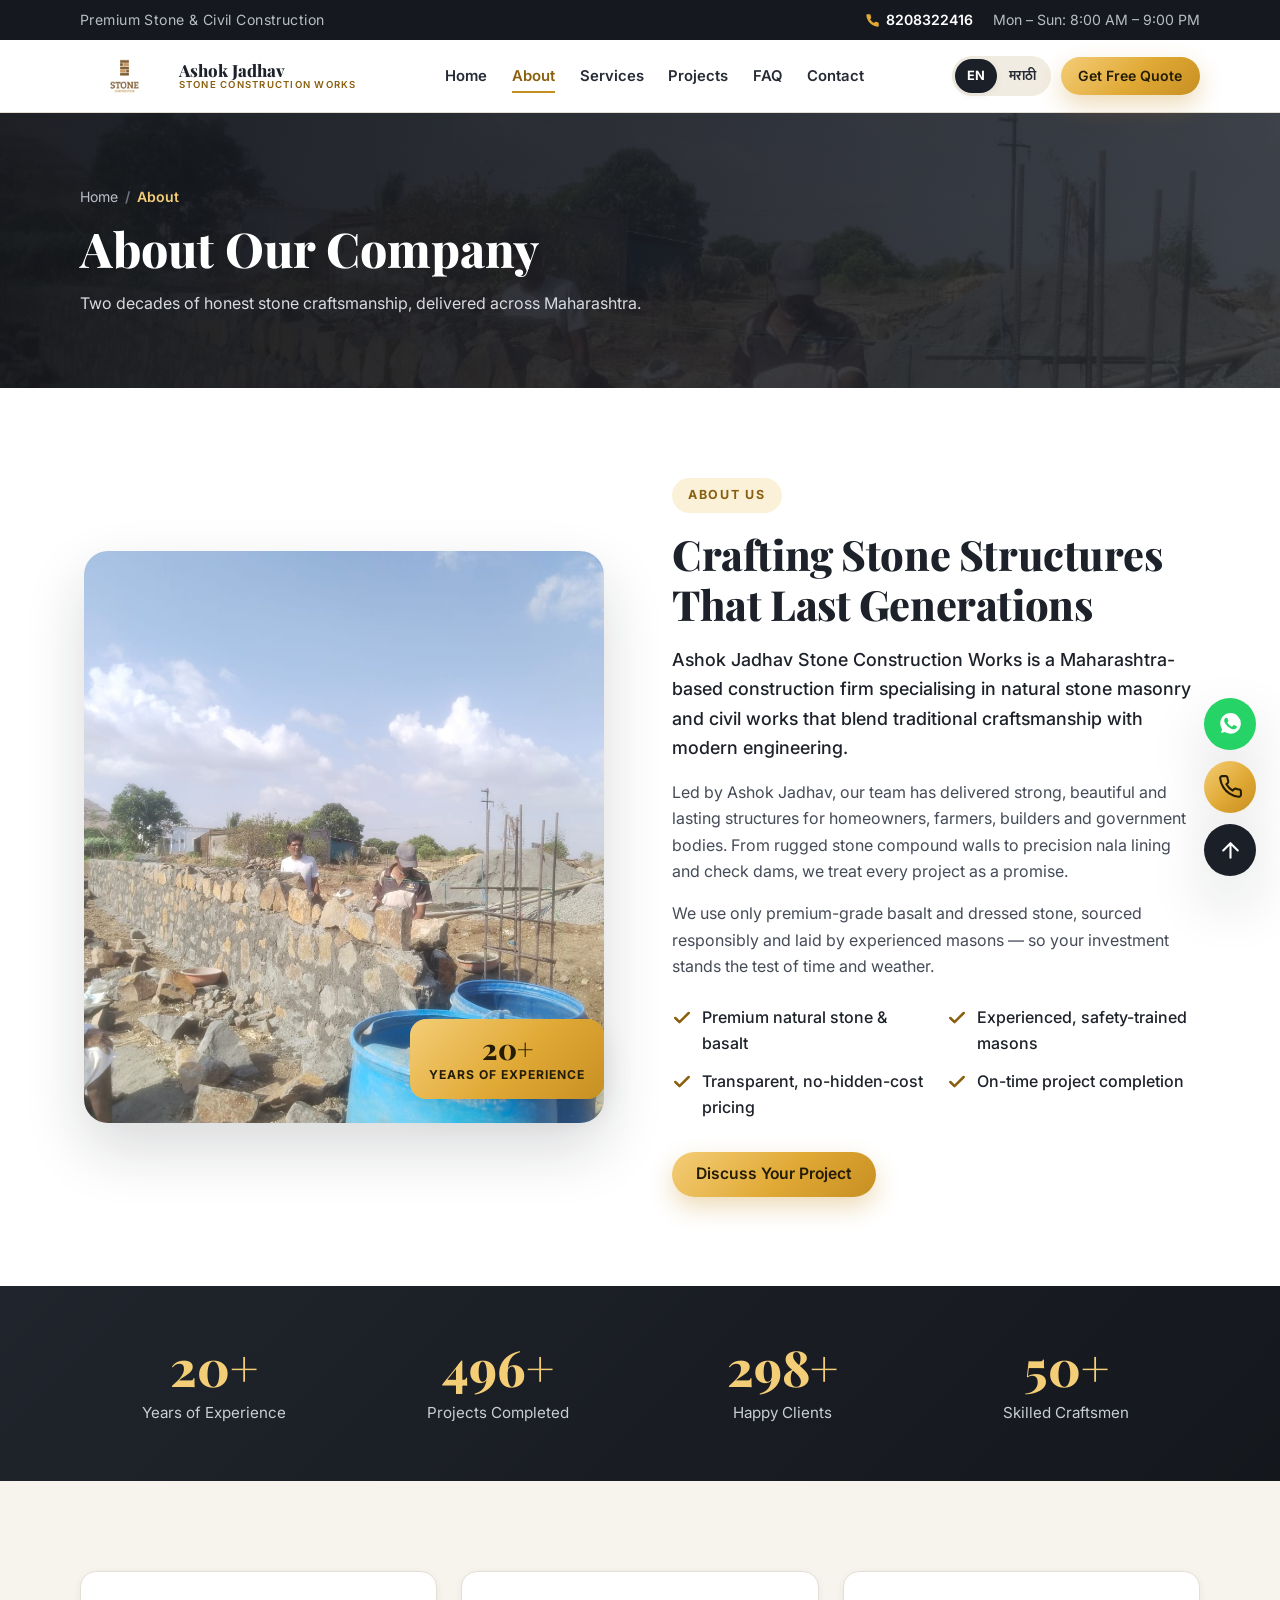
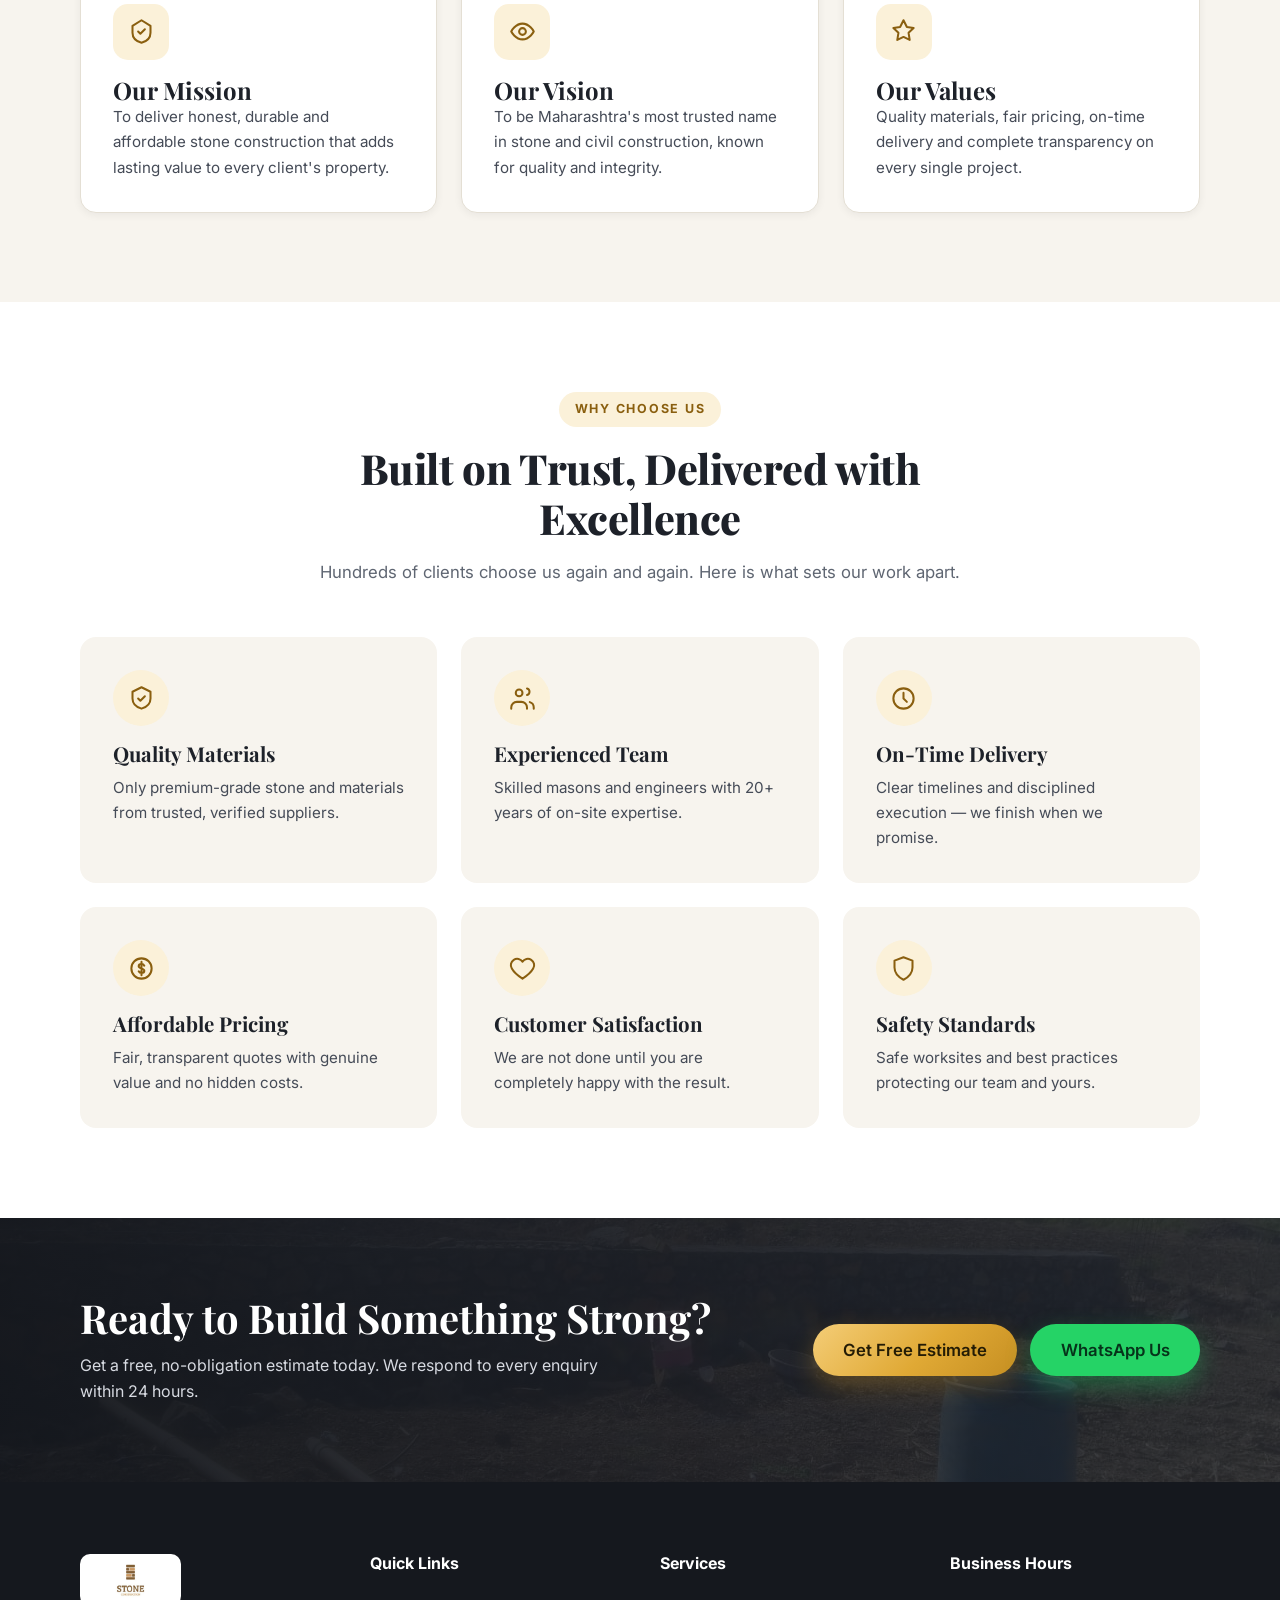
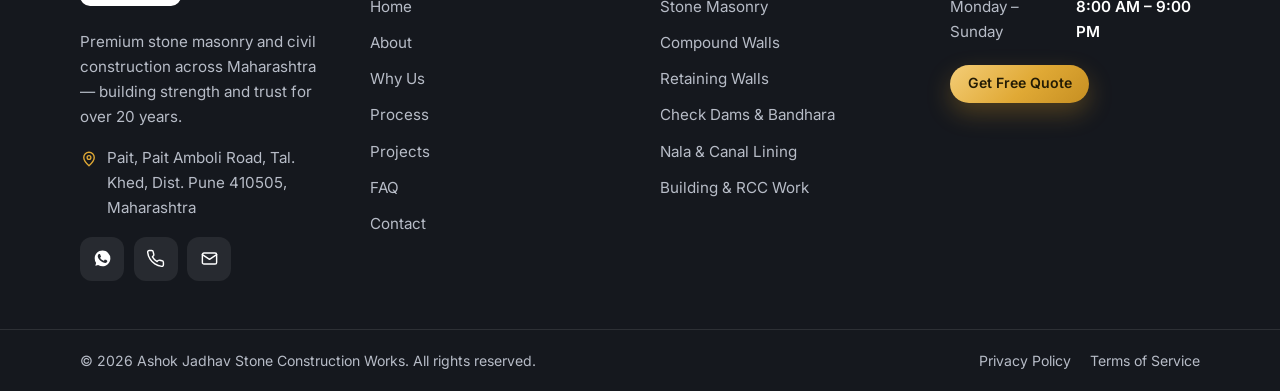
==== about.html @ 347ed8c1 "website improvement" ====
<!DOCTYPE html>
<html lang="en">
<head>
<meta charset="UTF-8">
<meta name="viewport" content="width=device-width, initial-scale=1">
<title data-i18n="meta.about.title">About Us | Ashok Jadhav Stone Construction Works</title>
<meta name="description" data-i18n-attr="content:meta.about.desc" content="20+ years of natural stone masonry and civil construction across Maharashtra — our story, mission, values and the way we work on every project.">
<meta name="author" content="Ashok Jadhav Stone Construction Works">
<meta name="theme-color" content="#1b1f27">
<link rel="canonical" href="https://ashokjadhavstoneworks.com/about.html">

<meta property="og:type" content="website">
<meta property="og:site_name" content="Ashok Jadhav Stone Construction Works">
<meta property="og:title" content="About Us | Ashok Jadhav Stone Construction Works">
<meta property="og:description" content="20+ years of natural stone masonry and civil construction across Maharashtra — our story, mission and values.">
<meta property="og:image" content="https://ashokjadhavstoneworks.com/images/masons-at-work-1.jpg">
<meta property="og:url" content="https://ashokjadhavstoneworks.com/about.html">
<meta property="og:locale" content="en_IN">
<meta property="og:locale:alternate" content="mr_IN">

<link rel="icon" href="images/favicon.svg" type="image/svg+xml">
<link rel="preconnect" href="https://fonts.googleapis.com">
<link rel="preconnect" href="https://fonts.gstatic.com" crossorigin>
<link href="https://fonts.googleapis.com/css2?family=Playfair+Display:wght@600;700;800&amp;family=Inter:wght@400;500;600;700&amp;family=Mukta:wght@400;500;600;700&amp;display=swap" rel="stylesheet">
<link rel="stylesheet" href="css/styles.css">
<script>document.documentElement.classList.add('js');</script>

<script type="application/ld+json">
{
  "@context": "https://schema.org",
  "@type": "BreadcrumbList",
  "itemListElement": [
    { "@type": "ListItem", "position": 1, "name": "Home", "item": "https://ashokjadhavstoneworks.com/" },
    { "@type": "ListItem", "position": 2, "name": "About", "item": "https://ashokjadhavstoneworks.com/about.html" }
  ]
}
</script>
</head>
<body>
<a class="skip-link" href="#main" data-i18n="a11y.skip">Skip to content</a>

<!-- ============ TOP BAR ============ -->
<div class="topbar">
  <div class="container topbar-inner">
    <span class="topbar-tagline" data-i18n="top.tagline">Premium Stone &amp; Civil Construction</span>
    <div class="topbar-right">
      <a class="topbar-link" href="tel:+918208322416">
        <svg viewBox="0 0 24 24" aria-hidden="true"><path d="M22 16.92v3a2 2 0 0 1-2.18 2 19.8 19.8 0 0 1-8.63-3.07 19.5 19.5 0 0 1-6-6A19.8 19.8 0 0 1 2.12 4.18 2 2 0 0 1 4.11 2h3a2 2 0 0 1 2 1.72c.13.96.36 1.9.7 2.81a2 2 0 0 1-.45 2.11L8.09 9.91a16 16 0 0 0 6 6l1.27-1.27a2 2 0 0 1 2.11-.45c.9.34 1.85.57 2.81.7A2 2 0 0 1 22 16.92z"/></svg>
        <span>8208322416</span>
      </a>
      <span class="topbar-hours" data-i18n="top.hours">Mon – Sun: 8:00 AM – 9:00 PM</span>
    </div>
  </div>
</div>

<!-- ============ HEADER / NAV ============ -->
<header class="navbar">
  <nav class="container nav-inner" aria-label="Primary">
    <a class="brand" href="index.html">
      <img class="brand-logo" src="images/logo.jpg" width="500" height="247" alt="Ashok Jadhav Stone Construction Works logo">
      <span class="brand-text">Ashok Jadhav<small>Stone Construction Works</small></span>
    </a>

    <div class="nav-menu" id="navMenu">
      <div class="nav-panel-head">
        <span class="nav-panel-title" data-i18n="nav.menu">Menu</span>
        <button type="button" class="nav-close" id="navClose" aria-label="Close menu" data-i18n-attr="aria-label:nav.close">&times;</button>
      </div>
      <ul class="nav-links">
        <li><a href="index.html" data-i18n="nav.home">Home</a></li>
        <li><a href="about.html" aria-current="page" data-i18n="nav.about">About</a></li>
        <li><a href="services.html" data-i18n="nav.services">Services</a></li>
        <li><a href="projects.html" data-i18n="nav.projects">Projects</a></li>
        <li><a href="faq.html" data-i18n="nav.faq">FAQ</a></li>
        <li><a href="contact.html" data-i18n="nav.contact">Contact</a></li>
      </ul>
      <div class="nav-panel-foot">
        <a class="btn btn-primary btn-block" href="contact.html" data-i18n="nav.quote">Get Free Quote</a>
        <a class="btn btn-dark btn-block" href="tel:+918208322416" data-i18n="nav.call">Call Now</a>
      </div>
    </div>

    <div class="nav-actions">
      <div class="lang-toggle" role="group" aria-label="Language" data-i18n-attr="aria-label:nav.langLabel">
        <button type="button" class="lang-btn" data-lang="en" lang="en" aria-pressed="true">EN</button>
        <button type="button" class="lang-btn" data-lang="mr" lang="mr" aria-pressed="false">मराठी</button>
      </div>
      <a class="btn btn-primary btn-sm nav-cta" href="contact.html" data-i18n="nav.quote">Get Free Quote</a>
      <button type="button" class="menu-toggle" id="menuToggle" aria-label="Menu" aria-expanded="false" aria-controls="navMenu" data-i18n-attr="aria-label:nav.menu">
        <span></span><span></span><span></span>
      </button>
    </div>
  </nav>
</header>

<main id="main">

  <!-- ============ PAGE BANNER ============ -->
  <section class="page-banner">
    <div class="page-banner-bg" style="background-image:url('images/masons-at-work-2.jpg')"></div>
    <div class="container">
      <nav class="breadcrumb" aria-label="Breadcrumb">
        <ol>
          <li><a href="index.html" data-i18n="breadcrumb.home">Home</a></li>
          <li aria-current="page" data-i18n="nav.about">About</li>
        </ol>
      </nav>
      <h1 data-i18n="banner.about.title">About Our Company</h1>
      <p data-i18n="banner.about.sub">Two decades of honest stone craftsmanship, delivered across Maharashtra.</p>
    </div>
  </section>

  <!-- ============ STORY ============ -->
  <section class="section">
    <div class="container about-grid">
      <div class="about-media reveal">
        <img src="images/masons-at-work-1.jpg" width="768" height="1024" loading="lazy" decoding="async"
             alt="Skilled masons building a natural stone wall on a site in Maharashtra">
        <p class="about-badge">
          <span class="about-badge-num">20+</span>
          <span class="about-badge-text" data-i18n="stats.years">Years of Experience</span>
        </p>
      </div>
      <div class="about-body reveal">
        <span class="section-tag" data-i18n="about.tag">About Us</span>
        <h2 class="section-title" data-i18n="about.title">Crafting Stone Structures That Last Generations</h2>
        <p class="lead" data-i18n="about.lead">Ashok Jadhav Stone Construction Works is a Maharashtra-based construction firm specialising in natural stone masonry and civil works that blend traditional craftsmanship with modern engineering.</p>
        <p data-i18n="about.p1">Led by Ashok Jadhav, our team has delivered strong, beautiful and lasting structures for homeowners, farmers, builders and government bodies. From rugged stone compound walls to precision nala lining and check dams, we treat every project as a promise.</p>
        <p data-i18n="about.p2">We use only premium-grade basalt and dressed stone, sourced responsibly and laid by experienced masons — so your investment stands the test of time and weather.</p>
        <ul class="check-list">
          <li><svg class="icon-check" viewBox="0 0 24 24" aria-hidden="true"><path d="M20 6 9 17l-5-5"/></svg><span data-i18n="about.point1">Premium natural stone &amp; basalt</span></li>
          <li><svg class="icon-check" viewBox="0 0 24 24" aria-hidden="true"><path d="M20 6 9 17l-5-5"/></svg><span data-i18n="about.point2">Experienced, safety-trained masons</span></li>
          <li><svg class="icon-check" viewBox="0 0 24 24" aria-hidden="true"><path d="M20 6 9 17l-5-5"/></svg><span data-i18n="about.point3">Transparent, no-hidden-cost pricing</span></li>
          <li><svg class="icon-check" viewBox="0 0 24 24" aria-hidden="true"><path d="M20 6 9 17l-5-5"/></svg><span data-i18n="about.point4">On-time project completion</span></li>
        </ul>
        <a class="btn btn-primary" href="contact.html" data-i18n="about.cta">Discuss Your Project</a>
      </div>
    </div>
  </section>

  <!-- ============ STATS ============ -->
  <section class="stats" aria-label="Company highlights">
    <div class="container stats-grid">
      <div>
        <span class="stat-num" data-count="20" data-suffix="+">20+</span>
        <span class="stat-label" data-i18n="stats.years">Years of Experience</span>
      </div>
      <div>
        <span class="stat-num" data-count="500" data-suffix="+">500+</span>
        <span class="stat-label" data-i18n="stats.projects">Projects Completed</span>
      </div>
      <div>
        <span class="stat-num" data-count="300" data-suffix="+">300+</span>
        <span class="stat-label" data-i18n="stats.clients">Happy Clients</span>
      </div>
      <div>
        <span class="stat-num" data-count="50" data-suffix="+">50+</span>
        <span class="stat-label" data-i18n="stats.team">Skilled Craftsmen</span>
      </div>
    </div>
  </section>

  <!-- ============ MISSION / VISION / VALUES ============ -->
  <section class="section alt-bg">
    <div class="container">
      <div class="grid-cards">
        <article class="card reveal">
          <span class="card-icon" aria-hidden="true"><svg viewBox="0 0 24 24"><path d="M12 2 4 7v6c0 5 3.5 7.7 8 9 4.5-1.3 8-4 8-9V7z"/><path d="m9 12 2 2 4-4"/></svg></span>
          <h2 data-i18n="about.mission.title">Our Mission</h2>
          <p data-i18n="about.mission.text">To deliver honest, durable and affordable stone construction that adds lasting value to every client's property.</p>
        </article>
        <article class="card reveal">
          <span class="card-icon" aria-hidden="true"><svg viewBox="0 0 24 24"><path d="M2 12s3.5-7 10-7 10 7 10 7-3.5 7-10 7-10-7-10-7z"/><circle cx="12" cy="12" r="3"/></svg></span>
          <h2 data-i18n="about.vision.title">Our Vision</h2>
          <p data-i18n="about.vision.text">To be Maharashtra's most trusted name in stone and civil construction, known for quality and integrity.</p>
        </article>
        <article class="card reveal">
          <span class="card-icon" aria-hidden="true"><svg viewBox="0 0 24 24"><path d="M12 2 15 8l6 .9-4.5 4.3 1 6.3L12 16.8 6.5 19.5l1-6.3L3 8.9 9 8z"/></svg></span>
          <h2 data-i18n="about.values.title">Our Values</h2>
          <p data-i18n="about.values.text">Quality materials, fair pricing, on-time delivery and complete transparency on every single project.</p>
        </article>
      </div>
    </div>
  </section>

  <!-- ============ WHY CHOOSE US ============ -->
  <section class="section" id="why">
    <div class="container">
      <div class="section-header center reveal">
        <span class="section-tag" data-i18n="why.tag">Why Choose Us</span>
        <h2 class="section-title" data-i18n="why.title">Built on Trust, Delivered with Excellence</h2>
        <p class="section-sub" data-i18n="why.subtitle">Hundreds of clients choose us again and again. Here is what sets our work apart.</p>
      </div>
      <div class="grid-cards">
        <article class="card card--plain reveal">
          <span class="card-icon card-icon--round" aria-hidden="true"><svg viewBox="0 0 24 24"><path d="M12 2 4 6v6c0 5 3.5 7.7 8 9 4.5-1.3 8-4 8-9V6z"/><path d="m9 12 2 2 4-4"/></svg></span>
          <h3 data-i18n="why.w1.title">Quality Materials</h3>
          <p data-i18n="why.w1.desc">Only premium-grade stone and materials from trusted, verified suppliers.</p>
        </article>
        <article class="card card--plain reveal">
          <span class="card-icon card-icon--round" aria-hidden="true"><svg viewBox="0 0 24 24"><circle cx="9" cy="7" r="3"/><path d="M2 21v-1a5 5 0 0 1 5-5h4a5 5 0 0 1 5 5v1M16 3.1a3 3 0 0 1 0 5.8M22 21v-1a5 5 0 0 0-3.5-4.8"/></svg></span>
          <h3 data-i18n="why.w2.title">Experienced Team</h3>
          <p data-i18n="why.w2.desc">Skilled masons and engineers with 20+ years of on-site expertise.</p>
        </article>
        <article class="card card--plain reveal">
          <span class="card-icon card-icon--round" aria-hidden="true"><svg viewBox="0 0 24 24"><circle cx="12" cy="12" r="9"/><path d="M12 7v5l3 3"/></svg></span>
          <h3 data-i18n="why.w3.title">On-Time Delivery</h3>
          <p data-i18n="why.w3.desc">Clear timelines and disciplined execution — we finish when we promise.</p>
        </article>
        <article class="card card--plain reveal">
          <span class="card-icon card-icon--round" aria-hidden="true"><svg viewBox="0 0 24 24"><circle cx="12" cy="12" r="9"/><path d="M14.5 9.5c-.5-1-1.5-1.5-2.5-1.5-1.5 0-2.5 1-2.5 2s1 1.5 2.5 2 2.5 1 2.5 2-1 2-2.5 2c-1 0-2-.5-2.5-1.5M12 6v12"/></svg></span>
          <h3 data-i18n="why.w4.title">Affordable Pricing</h3>
          <p data-i18n="why.w4.desc">Fair, transparent quotes with genuine value and no hidden costs.</p>
        </article>
        <article class="card card--plain reveal">
          <span class="card-icon card-icon--round" aria-hidden="true"><svg viewBox="0 0 24 24"><path d="M12 21s-7-4.5-9.5-9A5.3 5.3 0 0 1 12 6a5.3 5.3 0 0 1 9.5 6c-2.5 4.5-9.5 9-9.5 9z"/></svg></span>
          <h3 data-i18n="why.w5.title">Customer Satisfaction</h3>
          <p data-i18n="why.w5.desc">We are not done until you are completely happy with the result.</p>
        </article>
        <article class="card card--plain reveal">
          <span class="card-icon card-icon--round" aria-hidden="true"><svg viewBox="0 0 24 24"><path d="M12 2 4 5v6c0 5 3.5 8.5 8 11 4.5-2.5 8-6 8-11V5z"/></svg></span>
          <h3 data-i18n="why.w6.title">Safety Standards</h3>
          <p data-i18n="why.w6.desc">Safe worksites and best practices protecting our team and yours.</p>
        </article>
      </div>
    </div>
  </section>

  <!-- ============ CTA BAND ============ -->
  <section class="cta-band">
    <div class="cta-band-bg" style="background-image:url('images/retaining-wall-hills.jpg')"></div>
    <div class="container cta-band-inner reveal">
      <div>
        <h2 data-i18n="ctaband.title">Ready to Build Something Strong?</h2>
        <p data-i18n="ctaband.text">Get a free, no-obligation estimate today. We respond to every enquiry within 24 hours.</p>
      </div>
      <div class="cta-band-actions">
        <a class="btn btn-primary btn-lg" href="contact.html" data-i18n="ctaband.btn1">Get Free Estimate</a>
        <a class="btn btn-whatsapp btn-lg" href="https://wa.me/918208322416?text=Hello%20Ashok%20Jadhav%20Stone%20Construction%20Works%2C%20I%20would%20like%20a%20free%20estimate." target="_blank" rel="noopener" data-i18n="ctaband.btn2">WhatsApp Us</a>
      </div>
    </div>
  </section>

</main>

<!-- ============ FOOTER ============ -->
<footer class="footer">
  <div class="container footer-grid">
    <div class="footer-col footer-brand">
      <a class="brand" href="index.html">
        <img class="brand-logo" src="images/logo.jpg" width="500" height="247" alt="Ashok Jadhav Stone Construction Works logo">
      </a>
      <p data-i18n="footer.about">Premium stone masonry and civil construction across Maharashtra — building strength and trust for over 20 years.</p>
      <address class="footer-address">
        <svg viewBox="0 0 24 24" aria-hidden="true"><path d="M12 21s-7-6.3-7-11a7 7 0 0 1 14 0c0 4.7-7 11-7 11z"/><circle cx="12" cy="10" r="2.5"/></svg>
        <a href="https://maps.app.goo.gl/nDCDg11kpNZV83zB9" target="_blank" rel="noopener" data-i18n="contact.info.addressValue">Pait, Pait Amboli Road, Tal. Khed, Dist. Pune 410505, Maharashtra</a>
      </address>
      <div class="footer-social">
        <a href="https://wa.me/918208322416" target="_blank" rel="noopener" aria-label="WhatsApp" data-i18n-attr="aria-label:fab.whatsapp"><svg class="icon-solid" viewBox="0 0 24 24" aria-hidden="true"><path d="M17.47 14.38c-.3-.15-1.76-.87-2.03-.97-.27-.1-.47-.15-.67.15-.2.3-.77.97-.94 1.16-.17.2-.35.22-.64.08-.3-.15-1.26-.47-2.4-1.48-.88-.79-1.48-1.76-1.65-2.06-.17-.3-.02-.46.13-.6.13-.14.3-.35.44-.52.15-.18.2-.3.3-.5.1-.2.05-.37-.02-.52-.08-.15-.67-1.61-.92-2.2-.24-.58-.49-.5-.67-.51h-.57c-.2 0-.52.07-.8.37-.27.3-1.04 1.02-1.04 2.48s1.07 2.88 1.22 3.07c.15.2 2.1 3.2 5.08 4.49.71.3 1.26.49 1.69.62.71.23 1.36.2 1.87.12.57-.09 1.76-.72 2-1.41.25-.7.25-1.29.18-1.41-.08-.13-.27-.2-.57-.35zM12.05 21.8h-.01a9.87 9.87 0 0 1-5.03-1.38l-.36-.21-3.74.98 1-3.65-.24-.37a9.86 9.86 0 0 1-1.51-5.26c0-5.45 4.44-9.88 9.9-9.88 2.64 0 5.12 1.03 6.99 2.9a9.82 9.82 0 0 1 2.89 6.99c0 5.45-4.44 9.88-9.88 9.88z"/></svg></a>
        <a href="tel:+918208322416" aria-label="Call us now" data-i18n-attr="aria-label:fab.call"><svg viewBox="0 0 24 24" aria-hidden="true"><path d="M22 16.92v3a2 2 0 0 1-2.18 2 19.8 19.8 0 0 1-8.63-3.07 19.5 19.5 0 0 1-6-6A19.8 19.8 0 0 1 2.12 4.18 2 2 0 0 1 4.11 2h3a2 2 0 0 1 2 1.72c.13.96.36 1.9.7 2.81a2 2 0 0 1-.45 2.11L8.09 9.91a16 16 0 0 0 6 6l1.27-1.27a2 2 0 0 1 2.11-.45c.9.34 1.85.57 2.81.7A2 2 0 0 1 22 16.92z"/></svg></a>
        <a href="mailto:pashokjadhav8888@gmail.com" aria-label="Email"><svg viewBox="0 0 24 24" aria-hidden="true"><rect x="3" y="5" width="18" height="14" rx="2"/><path d="m3 7 9 6 9-6"/></svg></a>
      </div>
    </div>

    <nav class="footer-col" aria-labelledby="footQuick">
      <h2 id="footQuick" data-i18n="footer.quicklinks">Quick Links</h2>
      <ul>
        <li><a href="index.html" data-i18n="nav.home">Home</a></li>
        <li><a href="about.html" data-i18n="nav.about">About</a></li>
        <li><a href="about.html#why" data-i18n="nav.why">Why Us</a></li>
        <li><a href="services.html#process" data-i18n="nav.process">Process</a></li>
        <li><a href="projects.html" data-i18n="nav.projects">Projects</a></li>
        <li><a href="faq.html" data-i18n="nav.faq">FAQ</a></li>
        <li><a href="contact.html" data-i18n="nav.contact">Contact</a></li>
      </ul>
    </nav>

    <nav class="footer-col" aria-labelledby="footServices">
      <h2 id="footServices" data-i18n="footer.servicesTitle">Services</h2>
      <ul>
        <li><a href="services.html#stone-masonry" data-i18n="services.s1.title">Stone Masonry</a></li>
        <li><a href="services.html#compound-walls" data-i18n="services.s2.title">Compound Walls</a></li>
        <li><a href="services.html#retaining-walls" data-i18n="services.s3.title">Retaining Walls</a></li>
        <li><a href="services.html#check-dams" data-i18n="services.s4.title">Check Dams &amp; Bandhara</a></li>
        <li><a href="services.html#nala-lining" data-i18n="services.s5.title">Nala &amp; Canal Lining</a></li>
        <li><a href="services.html#rcc-work" data-i18n="services.s6.title">Building &amp; RCC Work</a></li>
      </ul>
    </nav>

    <div class="footer-col">
      <h2 data-i18n="footer.hoursTitle">Business Hours</h2>
      <ul class="footer-hours">
        <li><span data-i18n="footer.hoursDays">Monday – Sunday</span><span data-i18n="footer.hoursTime">8:00 AM – 9:00 PM</span></li>
      </ul>
      <a class="btn btn-primary btn-sm" href="contact.html" data-i18n="nav.quote">Get Free Quote</a>
    </div>
  </div>

  <div class="footer-bottom">
    <div class="container footer-bottom-inner">
      <p>&copy; <span id="year">2026</span> <span data-i18n="footer.rights">Ashok Jadhav Stone Construction Works. All rights reserved.</span></p>
      <ul class="footer-legal">
        <li><a href="privacy-policy.html" data-i18n="footer.privacy">Privacy Policy</a></li>
        <li><a href="terms-of-service.html" data-i18n="footer.terms">Terms of Service</a></li>
      </ul>
    </div>
  </div>
</footer>

<!-- ============ FLOATING ACTIONS ============ -->
<div class="fab-stack">
  <a class="fab fab-whatsapp" href="https://wa.me/918208322416?text=Hello%20Ashok%20Jadhav%20Stone%20Construction%20Works%2C%20I%20would%20like%20to%20enquire%20about%20your%20services." target="_blank" rel="noopener" aria-label="Chat on WhatsApp" data-i18n-attr="aria-label:fab.whatsapp">
    <svg viewBox="0 0 24 24" aria-hidden="true"><path d="M17.47 14.38c-.3-.15-1.76-.87-2.03-.97-.27-.1-.47-.15-.67.15-.2.3-.77.97-.94 1.16-.17.2-.35.22-.64.08-.3-.15-1.26-.47-2.4-1.48-.88-.79-1.48-1.76-1.65-2.06-.17-.3-.02-.46.13-.6.13-.14.3-.35.44-.52.15-.18.2-.3.3-.5.1-.2.05-.37-.02-.52-.08-.15-.67-1.61-.92-2.2-.24-.58-.49-.5-.67-.51h-.57c-.2 0-.52.07-.8.37-.27.3-1.04 1.02-1.04 2.48s1.07 2.88 1.22 3.07c.15.2 2.1 3.2 5.08 4.49.71.3 1.26.49 1.69.62.71.23 1.36.2 1.87.12.57-.09 1.76-.72 2-1.41.25-.7.25-1.29.18-1.41-.08-.13-.27-.2-.57-.35zM12.05 21.8h-.01a9.87 9.87 0 0 1-5.03-1.38l-.36-.21-3.74.98 1-3.65-.24-.37a9.86 9.86 0 0 1-1.51-5.26c0-5.45 4.44-9.88 9.9-9.88 2.64 0 5.12 1.03 6.99 2.9a9.82 9.82 0 0 1 2.89 6.99c0 5.45-4.44 9.88-9.88 9.88z"/></svg>
  </a>
  <a class="fab fab-call" href="tel:+918208322416" aria-label="Call us now" data-i18n-attr="aria-label:fab.call">
    <svg viewBox="0 0 24 24" aria-hidden="true"><path d="M22 16.92v3a2 2 0 0 1-2.18 2 19.8 19.8 0 0 1-8.63-3.07 19.5 19.5 0 0 1-6-6A19.8 19.8 0 0 1 2.12 4.18 2 2 0 0 1 4.11 2h3a2 2 0 0 1 2 1.72c.13.96.36 1.9.7 2.81a2 2 0 0 1-.45 2.11L8.09 9.91a16 16 0 0 0 6 6l1.27-1.27a2 2 0 0 1 2.11-.45c.9.34 1.85.57 2.81.7A2 2 0 0 1 22 16.92z"/></svg>
  </a>
  <button type="button" class="fab fab-top" id="backTop" aria-label="Back to top" data-i18n-attr="aria-label:fab.top">
    <svg viewBox="0 0 24 24" aria-hidden="true"><path d="M12 19V5M5 12l7-7 7 7"/></svg>
  </button>
</div>

<script src="js/translations.js" defer></script>
<script src="js/main.js" defer></script>
</body>
</html>
---- css/styles.css ----
/* =========================================================
   Ashok Jadhav Stone Construction Works — design system
   ---------------------------------------------------------
   1.  Design tokens
   2.  Reset & base elements
   3.  Layout primitives (container, section, grids)
   4.  Buttons
   5.  Header: topbar, navbar, mobile menu, language toggle
   6.  Hero & page banner
   7.  Content blocks (stats, about, cards, process, gallery)
   8.  Testimonials
   9.  CTA band, FAQ, contact, map
   10. Footer & floating buttons
   11. Lightbox
   12. Motion, language tweaks, responsive overrides
   ========================================================= */

/* ============ 1. Design tokens ============ */
:root {
    /* Brand */
    --stone-900: #15181e;
    --stone-800: #1b1f27;
    --stone-700: #262b35;

    --amber: #e0a935;
    --amber-dark: #c68f22;
    --amber-light: #f4cd77;
    --amber-soft: #fbf1d9;
    /* Accessible amber for text on light backgrounds (>= 4.5:1) */
    --amber-ink: #8a5f0f;

    --whatsapp: #25d366;
    --whatsapp-ink: #06331a;
    --danger: #c62f2f;
    --success-bg: #e8f7ee;
    --success-ink: #16603a;
    --success-line: #bfe6cd;

    /* Surfaces & text */
    --paper: #ffffff;
    --cream: #f7f4ee;
    --cream-2: #f1ece2;
    --ink: #1d2129;
    --body: #454b57;
    --muted: #5f6672;
    --line: #e4dfd4;
    --on-dark: #eef0f3;
    --on-dark-muted: #b7bcc7;

    --grad-amber: linear-gradient(135deg, #f4cd77 0%, #e0a935 55%, #c68f22 100%);
    --grad-dark: linear-gradient(135deg, #20242c 0%, #14171c 100%);

    /* Elevation */
    --shadow-sm: 0 2px 8px rgba(21, 24, 30, .06);
    --shadow-md: 0 12px 30px rgba(21, 24, 30, .10);
    --shadow-lg: 0 26px 60px rgba(21, 24, 30, .16);
    --shadow-amber: 0 10px 24px rgba(198, 143, 34, .32);

    /* Radii */
    --r-sm: 10px;
    --r-md: 16px;
    --r-lg: 24px;
    --r-pill: 999px;

    /* Spacing scale */
    --s-1: .25rem;
    --s-2: .5rem;
    --s-3: .75rem;
    --s-4: 1rem;
    --s-5: 1.5rem;
    --s-6: 2rem;
    --s-7: 2.5rem;
    --s-8: 3rem;
    --section-y: clamp(3.5rem, 7vw, 6rem);
    --gap-card: clamp(1rem, 2vw, 1.5rem);

    /* Type scale */
    --font-head: "Playfair Display", "Mukta", Georgia, serif;
    --font-body: "Inter", "Mukta", system-ui, -apple-system, "Segoe UI", sans-serif;
    --fs-xs: .78rem;
    --fs-sm: .88rem;
    --fs-md: .95rem;
    --fs-lg: 1.05rem;
    --h1: clamp(2.05rem, 5.4vw, 3.9rem);
    --h2: clamp(1.65rem, 3.6vw, 2.6rem);
    --h3: clamp(1.15rem, 1.6vw, 1.3rem);

    /* Structure */
    --container: 1200px;
    --container-pad: clamp(1.1rem, 4vw, 2.5rem);
    --nav-h: 72px;
    --topbar-h: 40px;
    --header-h: calc(var(--nav-h) + var(--topbar-h));
    --tap: 44px;

    --ease: cubic-bezier(.22, .61, .36, 1);
}

/* ============ 2. Reset & base ============ */
*,
*::before,
*::after { box-sizing: border-box; margin: 0; padding: 0; }

html {
    scroll-behavior: smooth;
    -webkit-text-size-adjust: 100%;
    scroll-padding-top: calc(var(--nav-h) + 1rem);
}

body {
    font-family: var(--font-body);
    color: var(--body);
    background: var(--paper);
    font-size: 1rem;
    line-height: 1.65;
    overflow-x: hidden;
    -webkit-font-smoothing: antialiased;
}

img,
svg,
iframe { display: block; max-width: 100%; }
img { height: auto; }

a { color: inherit; text-decoration: none; }
/* Every ordered list here supplies its own markers (breadcrumb slashes,
   numbered process badges), so default counters would double up. */
ul, ol { list-style: none; }

button {
    font: inherit;
    color: inherit;
    background: none;
    border: none;
    cursor: pointer;
}

input,
select,
textarea { font-family: inherit; font-size: 1rem; }

h1, h2, h3, h4 {
    font-family: var(--font-head);
    color: var(--ink);
    line-height: 1.2;
    font-weight: 700;
    /* Long Marathi compounds must never punch out of their card */
    overflow-wrap: break-word;
}

:focus-visible {
    outline: 3px solid var(--amber-dark);
    outline-offset: 2px;
    border-radius: 4px;
}

[hidden] { display: none !important; }

.skip-link {
    position: absolute;
    left: 12px;
    top: -80px;
    z-index: 2000;
    background: var(--stone-800);
    color: #fff;
    padding: .75rem 1.1rem;
    border-radius: 8px;
    transition: top .2s var(--ease);
}
.skip-link:focus { top: 12px; }

.visually-hidden {
    position: absolute;
    width: 1px;
    height: 1px;
    margin: -1px;
    padding: 0;
    overflow: hidden;
    clip: rect(0 0 0 0);
    white-space: nowrap;
    border: 0;
}

/* ============ 3. Layout primitives ============ */
.container {
    width: 100%;
    max-width: var(--container);
    margin-inline: auto;
    padding-inline: var(--container-pad);
}

.section { padding-block: var(--section-y); }
.section--tight { padding-block: clamp(2.5rem, 5vw, 4rem); }
.alt-bg { background: var(--cream); }
.center { text-align: center; }

.section-header {
    max-width: 720px;
    margin-bottom: clamp(2.25rem, 4vw, 3.25rem);
}
.section-header.center { margin-inline: auto; text-align: center; }

.section-tag {
    display: inline-block;
    font-weight: 700;
    font-size: var(--fs-xs);
    letter-spacing: .14em;
    text-transform: uppercase;
    color: var(--amber-ink);
    background: var(--amber-soft);
    padding: .45rem 1rem;
    border-radius: var(--r-pill);
    margin-bottom: var(--s-4);
}

.section-title { font-size: var(--h2); font-weight: 800; letter-spacing: -.01em; }
.section-sub { margin-top: var(--s-4); font-size: var(--fs-lg); color: var(--muted); }
.lead { font-size: 1.12rem; color: var(--ink); font-weight: 500; }

/* Auto-fitting card grids: responsive without breakpoint hacks.
   min() keeps a single column from overflowing narrow phones. */
.grid-cards {
    display: grid;
    gap: var(--gap-card);
    grid-template-columns: repeat(auto-fit, minmax(min(100%, 270px), 1fr));
}
.grid-cards--wide { grid-template-columns: repeat(auto-fit, minmax(min(100%, 320px), 1fr)); }

/* ============ 4. Buttons ============ */
.btn {
    display: inline-flex;
    align-items: center;
    justify-content: center;
    gap: var(--s-2);
    min-height: var(--tap);
    padding: .8rem 1.5rem;
    border-radius: var(--r-pill);
    font-weight: 600;
    font-size: .98rem;
    line-height: 1.2;
    text-align: center;
    transition: transform .25s var(--ease), box-shadow .25s var(--ease),
                background .25s var(--ease), color .25s var(--ease);
}
.btn:active { transform: translateY(1px); }
.btn-sm { min-height: 38px; padding: .55rem 1.1rem; font-size: var(--fs-sm); }
.btn-lg { padding: 1rem 1.9rem; font-size: var(--fs-lg); }
.btn-block { width: 100%; }

.btn-primary { background: var(--grad-amber); color: #241c05; box-shadow: var(--shadow-amber); }
.btn-primary:hover { transform: translateY(-3px); box-shadow: 0 16px 32px rgba(198, 143, 34, .42); }

.btn-dark { background: var(--stone-800); color: #fff; }
.btn-dark:hover { transform: translateY(-3px); background: var(--stone-700); }

.btn-ghost {
    background: rgba(255, 255, 255, .14);
    color: #fff;
    border: 1px solid rgba(255, 255, 255, .3);
}
.btn-ghost:hover { background: rgba(255, 255, 255, .24); transform: translateY(-3px); }

.btn-outline { background: transparent; color: #fff; border: 1.5px solid rgba(255, 255, 255, .6); }
.btn-outline:hover { background: #fff; color: var(--stone-800); transform: translateY(-3px); }

.btn-whatsapp { background: var(--whatsapp); color: var(--whatsapp-ink); box-shadow: 0 10px 24px rgba(37, 211, 102, .35); }
.btn-whatsapp:hover { transform: translateY(-3px); box-shadow: 0 16px 32px rgba(37, 211, 102, .45); }

/* ============ 5. Header ============ */
.topbar {
    background: var(--stone-900);
    color: var(--on-dark-muted);
    font-size: var(--fs-sm);
}
.topbar-inner {
    display: flex;
    align-items: center;
    justify-content: space-between;
    gap: var(--s-4);
    min-height: var(--topbar-h);
}
.topbar-tagline {
    min-width: 0;
    flex: 0 1 auto;
    overflow: hidden;
    text-overflow: ellipsis;
    white-space: nowrap;
    letter-spacing: .03em;
}
.topbar-right { display: flex; align-items: center; gap: 1.25rem; flex-shrink: 0; }
.topbar-link { display: inline-flex; align-items: center; gap: .4rem; font-weight: 600; color: #fff; }
.topbar-link svg { width: 15px; height: 15px; fill: var(--amber); }
.topbar-link:hover { color: var(--amber-light); }

.navbar {
    position: sticky;
    top: 0;
    z-index: 1000;
    background: rgba(255, 255, 255, .92);
    -webkit-backdrop-filter: blur(14px);
    backdrop-filter: blur(14px);
    border-bottom: 1px solid var(--line);
    transition: box-shadow .3s var(--ease), background .3s var(--ease);
}
.navbar.scrolled { background: rgba(255, 255, 255, .98); box-shadow: var(--shadow-md); }
.nav-inner {
    display: flex;
    align-items: center;
    justify-content: space-between;
    gap: var(--s-3);
    min-height: var(--nav-h);
}

/* Brand */
.brand { display: inline-flex; align-items: center; gap: .6rem; min-width: 0; }
.brand-logo {
    width: auto;
    height: 44px;
    max-width: 96px;
    object-fit: contain;
    flex-shrink: 0;
}
.brand-text {
    display: flex;
    flex-direction: column;
    min-width: 0;
    font-family: var(--font-head);
    font-weight: 800;
    font-size: 1.05rem;
    line-height: 1.1;
    color: var(--ink);
}
.brand-text small {
    font-family: var(--font-body);
    font-weight: 600;
    font-size: .6rem;
    letter-spacing: .13em;
    text-transform: uppercase;
    color: var(--amber-ink);
}

/* Desktop nav links */
.nav-links { display: flex; align-items: center; gap: .15rem; }
.nav-links > li { position: relative; }
.nav-links > li > a {
    position: relative;
    display: block;
    padding: .55rem .7rem;
    border-radius: 8px;
    font-weight: 600;
    font-size: .93rem;
    color: var(--stone-700);
    transition: color .2s var(--ease), background .2s var(--ease);
}
.nav-links > li > a::after {
    content: "";
    position: absolute;
    left: .7rem;
    right: .7rem;
    bottom: .25rem;
    height: 2px;
    background: var(--amber-dark);
    transform: scaleX(0);
    transform-origin: left;
    transition: transform .25s var(--ease);
}
.nav-links > li > a:hover { color: var(--ink); }
.nav-links > li > a:hover::after,
.nav-links > li > a[aria-current="page"]::after { transform: scaleX(1); }
.nav-links > li > a[aria-current="page"] { color: var(--amber-ink); }

.nav-actions { display: flex; align-items: center; gap: .6rem; flex-shrink: 0; }

/* Language toggle */
.lang-toggle {
    display: inline-flex;
    background: var(--cream-2);
    border-radius: var(--r-pill);
    padding: 3px;
    flex-shrink: 0;
}
.lang-btn {
    min-height: 34px;
    padding: .3rem .75rem;
    border-radius: var(--r-pill);
    font-size: .8rem;
    font-weight: 700;
    color: var(--stone-700);
    transition: background .2s var(--ease), color .2s var(--ease);
}
.lang-btn[aria-pressed="true"] { background: var(--stone-800); color: #fff; box-shadow: var(--shadow-sm); }

/* Touch devices need bigger hit areas than the compact desktop bar provides. */
@media (pointer: coarse) {
    .lang-btn { min-height: 40px; min-width: 44px; }
    .topbar-link { min-height: 40px; }
}

/* Hamburger */
.menu-toggle {
    display: none;
    position: relative;
    z-index: 1101;
    width: var(--tap);
    height: var(--tap);
    border-radius: 10px;
    flex-direction: column;
    align-items: center;
    justify-content: center;
    gap: 5px;
    flex-shrink: 0;
}
.menu-toggle span {
    width: 24px;
    height: 2px;
    border-radius: 2px;
    background: var(--ink);
    transition: transform .3s var(--ease), opacity .2s var(--ease);
}
/* When the slide-in panel is open it already has its own close control.
   Morphing the hamburger into a second X left two competing close icons. */
body.nav-open .menu-toggle {
    visibility: hidden;
    pointer-events: none;
}

/* On desktop the panel is just a wrapper around the link row;
   its head/foot chrome only exists for the mobile slide-in. */
.nav-menu { display: flex; align-items: center; min-width: 0; }
.nav-panel-head,
.nav-panel-foot { display: none; }
.nav-backdrop { display: none; }

/* ============ 6. Hero & page banner ============ */
.hero {
    position: relative;
    display: flex;
    align-items: center;
    min-height: 640px;
    min-height: min(86svh, 780px);
    padding-block: clamp(3rem, 8vw, 5rem);
    color: #fff;
    overflow: hidden;
}
.hero-bg {
    position: absolute;
    inset: 0;
    background-size: cover;
    background-position: center;
    transform: scale(1.05);
    animation: heroZoom 18s ease-out forwards;
}
@keyframes heroZoom { to { transform: scale(1); } }
.hero-overlay {
    position: absolute;
    inset: 0;
    background: linear-gradient(105deg, rgba(15, 17, 22, .94) 0%, rgba(17, 20, 26, .84) 42%, rgba(20, 24, 31, .55) 100%);
}
.hero-content { position: relative; z-index: 2; max-width: 760px; }
.hero-badge {
    display: inline-flex;
    align-items: center;
    margin-bottom: var(--s-5);
    padding: .5rem 1.1rem;
    border-radius: var(--r-pill);
    background: rgba(224, 169, 53, .16);
    border: 1px solid rgba(224, 169, 53, .45);
    color: var(--amber-light);
    font-size: .82rem;
    font-weight: 600;
}
.hero-title { font-size: var(--h1); font-weight: 800; color: #fff; letter-spacing: -.015em; }
.hero-title span { display: block; }
.hero-title .accent {
    background: var(--grad-amber);
    -webkit-background-clip: text;
    background-clip: text;
    color: transparent;
}
.hero-subtitle {
    margin-top: var(--s-5);
    max-width: 620px;
    font-size: clamp(1rem, 1.6vw, 1.2rem);
    color: #d7dae1;
}
.hero-cta { display: flex; flex-wrap: wrap; gap: .8rem; margin-top: var(--s-6); }
.hero-trust { display: flex; flex-wrap: wrap; gap: .9rem 2rem; margin-top: var(--s-7); }
.hero-trust li {
    display: inline-flex;
    align-items: center;
    gap: .55rem;
    font-weight: 600;
    font-size: var(--fs-md);
    color: var(--on-dark);
}
.icon-check {
    width: 20px;
    height: 20px;
    flex-shrink: 0;
    fill: none;
    stroke: var(--amber);
    stroke-width: 3;
    stroke-linecap: round;
    stroke-linejoin: round;
}
.hero-scroll {
    position: absolute;
    left: 50%;
    bottom: 1.4rem;
    z-index: 2;
    transform: translateX(-50%);
    display: flex;
    flex-direction: column;
    align-items: center;
    gap: .35rem;
    font-size: var(--fs-xs);
    letter-spacing: .1em;
    text-transform: uppercase;
    color: #c9cdd6;
}
.hero-scroll svg {
    width: 22px;
    height: 22px;
    fill: none;
    stroke: var(--amber);
    stroke-width: 2;
    stroke-linecap: round;
    stroke-linejoin: round;
    animation: bob 1.8s ease-in-out infinite;
}
@keyframes bob { 0%, 100% { transform: translateY(0); } 50% { transform: translateY(6px); } }

/* Inner-page banner */
.page-banner {
    position: relative;
    padding-block: clamp(2.75rem, 6vw, 4.5rem);
    color: #fff;
    overflow: hidden;
    isolation: isolate;
}
.page-banner-bg {
    position: absolute;
    inset: 0;
    z-index: -2;
    background-size: cover;
    background-position: center;
}
.page-banner::after {
    content: "";
    position: absolute;
    inset: 0;
    z-index: -1;
    background: linear-gradient(100deg, rgba(15, 17, 22, .93), rgba(20, 24, 31, .78));
}
.page-banner h1 { color: #fff; font-size: clamp(1.9rem, 4.4vw, 3rem); font-weight: 800; }
.page-banner p { margin-top: var(--s-3); max-width: 640px; color: #d7dae1; }
.breadcrumb {
    display: flex;
    flex-wrap: wrap;
    align-items: center;
    gap: .45rem;
    margin-bottom: var(--s-3);
    font-size: var(--fs-sm);
    color: #b9bec9;
}
.breadcrumb a:hover { color: var(--amber-light); text-decoration: underline; }
.breadcrumb li[aria-current="page"] { color: var(--amber-light); font-weight: 600; }
.breadcrumb li + li::before { content: "/"; margin-right: .45rem; color: #6f7683; }
.breadcrumb ol { display: contents; }

/* ============ 7. Content blocks ============ */
/* Stats */
.stats { background: var(--grad-dark); color: #fff; padding-block: clamp(2.25rem, 5vw, 3.5rem); }
.stats-grid {
    display: grid;
    grid-template-columns: repeat(auto-fit, minmax(min(100%, 150px), 1fr));
    gap: var(--s-5) var(--s-4);
    text-align: center;
}
.stat-num {
    display: block;
    font-family: var(--font-head);
    font-weight: 800;
    font-size: clamp(2rem, 4.6vw, 3.1rem);
    line-height: 1;
    color: var(--amber-light);
}
.stat-label { display: block; margin-top: .5rem; font-size: var(--fs-md); color: #c8cdd6; }

/* About */
.about-grid {
    display: grid;
    grid-template-columns: repeat(auto-fit, minmax(min(100%, 340px), 1fr));
    gap: clamp(2rem, 5vw, 4rem);
    align-items: center;
}
.about-media { position: relative; max-width: 520px; width: 100%; margin-inline: auto; }
.about-media img {
    width: 100%;
    aspect-ratio: 4 / 4.4;
    object-fit: cover;
    border-radius: var(--r-lg);
    box-shadow: var(--shadow-lg);
}
.about-badge {
    position: absolute;
    right: 0;
    bottom: 24px;
    padding: .9rem 1.2rem;
    border-radius: var(--r-md);
    background: var(--grad-amber);
    color: #241c05;
    text-align: center;
    box-shadow: var(--shadow-md);
}
.about-badge-num { display: block; font-family: var(--font-head); font-weight: 800; font-size: 1.8rem; line-height: 1; }
.about-badge-text { display: block; margin-top: .15rem; font-size: .76rem; font-weight: 700; text-transform: uppercase; letter-spacing: .08em; }
.about-body > p { margin-top: var(--s-4); }

.check-list {
    display: grid;
    grid-template-columns: repeat(auto-fit, minmax(min(100%, 230px), 1fr));
    gap: .7rem 1.4rem;
    margin: var(--s-5) 0 var(--s-6);
}
.check-list li { display: flex; align-items: flex-start; gap: .6rem; font-weight: 500; color: var(--ink); }
.check-list .icon-check { margin-top: 4px; stroke: var(--amber-ink); }

/* Generic card */
.card {
    background: var(--paper);
    border: 1px solid var(--line);
    border-radius: var(--r-md);
    padding: clamp(1.4rem, 2.6vw, 2rem);
    box-shadow: var(--shadow-sm);
    transition: transform .3s var(--ease), box-shadow .3s var(--ease);
}
.card:hover { transform: translateY(-6px); box-shadow: var(--shadow-md); }
.card h3 { font-size: var(--h3); margin-bottom: .5rem; }
.card p { font-size: var(--fs-md); }
.card--plain { background: var(--cream); border-color: transparent; box-shadow: none; }
.card--plain:hover { background: var(--paper); box-shadow: var(--shadow-md); }
.alt-bg .card--plain { background: var(--paper); border-color: var(--line); }

.card-icon {
    display: grid;
    place-items: center;
    width: 56px;
    height: 56px;
    margin-bottom: var(--s-4);
    border-radius: 15px;
    background: var(--amber-soft);
}
.card-icon svg {
    width: 27px;
    height: 27px;
    fill: none;
    stroke: var(--amber-ink);
    stroke-width: 1.8;
    stroke-linecap: round;
    stroke-linejoin: round;
}
.card-icon--dark { background: var(--grad-dark); }
.card-icon--dark svg { stroke: var(--amber); }
.card-icon--round { border-radius: 50%; }

/* Service card */
.service-card { position: relative; overflow: hidden; display: flex; flex-direction: column; }
.service-card::before {
    content: "";
    position: absolute;
    inset: 0 0 auto;
    height: 4px;
    background: var(--grad-amber);
    transform: scaleX(0);
    transform-origin: left;
    transition: transform .35s var(--ease);
}
.service-card:hover::before { transform: scaleX(1); }
.service-card:hover .card-icon--dark { transform: rotate(-6deg) scale(1.05); }
.service-card .card-icon { transition: transform .35s var(--ease); }
.service-link {
    display: inline-flex;
    align-items: center;
    gap: .35rem;
    margin-top: auto;
    padding-top: var(--s-4);
    font-weight: 700;
    font-size: var(--fs-sm);
    color: var(--amber-ink);
}
.service-link span { transition: transform .2s var(--ease); }
.service-card:hover .service-link span { transform: translateX(4px); }

/* Process */
.process-timeline {
    display: grid;
    grid-template-columns: repeat(auto-fit, minmax(min(100%, 280px), 1fr));
    gap: 2.4rem var(--gap-card);
    counter-reset: step;
}
.process-step { position: relative; padding-top: 2.1rem; }
.process-num {
    position: absolute;
    top: -22px;
    left: clamp(1.4rem, 2.6vw, 2rem);
    display: grid;
    place-items: center;
    width: 50px;
    height: 50px;
    border-radius: 14px;
    background: var(--grad-amber);
    color: #241c05;
    font-family: var(--font-head);
    font-weight: 800;
    font-size: 1.4rem;
    box-shadow: var(--shadow-amber);
}

/* Gallery */
.gallery-filters {
    display: flex;
    flex-wrap: wrap;
    justify-content: center;
    gap: .55rem;
    margin-bottom: var(--s-7);
}
.filter-btn {
    min-height: 40px;
    padding: .5rem 1.15rem;
    border-radius: var(--r-pill);
    background: var(--cream-2);
    color: var(--stone-700);
    font-weight: 600;
    font-size: var(--fs-sm);
    transition: background .25s var(--ease), color .25s var(--ease);
}
.filter-btn:hover { background: var(--amber-soft); color: var(--amber-ink); }
.filter-btn[aria-pressed="true"] { background: var(--stone-800); color: #fff; }

.gallery-grid {
    display: grid;
    grid-template-columns: repeat(auto-fill, minmax(min(100%, 250px), 1fr));
    gap: var(--s-4);
}
.gallery-item {
    position: relative;
    width: 100%;
    aspect-ratio: 4 / 3;
    overflow: hidden;
    border-radius: var(--r-md);
    box-shadow: var(--shadow-sm);
    cursor: zoom-in;
}
.gallery-item img { width: 100%; height: 100%; object-fit: cover; transition: transform .6s var(--ease); }
.gallery-item::after {
    content: "";
    position: absolute;
    inset: 0;
    background: linear-gradient(to top, rgba(15, 17, 22, .82), rgba(15, 17, 22, 0) 58%);
    opacity: .6;
    transition: opacity .3s var(--ease);
    pointer-events: none;
}
.gallery-item:hover img,
.gallery-item:focus-visible img { transform: scale(1.08); }
.gallery-item:hover::after,
.gallery-item:focus-visible::after { opacity: .9; }
.gallery-cap {
    position: absolute;
    inset: auto 0 0;
    z-index: 2;
    padding: .9rem 1rem;
    color: #fff;
    font-weight: 600;
    font-size: var(--fs-md);
    text-align: left;
    pointer-events: none;
}
/* Captions stay visible on touch devices where hover never fires */
@media (hover: hover) {
    .gallery-cap { opacity: 0; transform: translateY(6px); transition: opacity .3s var(--ease), transform .3s var(--ease); }
    .gallery-item:hover .gallery-cap,
    .gallery-item:focus-visible .gallery-cap { opacity: 1; transform: none; }
}
.gallery-empty { margin-top: var(--s-5); text-align: center; color: var(--muted); }

/* ============ 8. Testimonials ============ */
.testimonial-slider { max-width: 860px; margin-inline: auto; }
/* The clipping box must be a separate element from the element that moves,
   otherwise the translated track carries its own clip region off-screen. */
.testimonial-viewport { overflow: hidden; border-radius: var(--r-lg); }
.testimonial-track { display: flex; transition: transform .45s var(--ease); }
.testimonial {
    flex: 0 0 100%;
    min-width: 100%;
    padding: clamp(1.75rem, 4vw, 2.6rem) clamp(1.25rem, 4vw, 3rem);
    background: var(--paper);
    border: 1px solid var(--line);
    border-radius: var(--r-lg);
    box-shadow: var(--shadow-md);
    text-align: center;
}
/* amber-ink is the on-light variant; plain amber fails contrast on the card. */
.testimonial .stars { color: var(--amber-ink); font-size: 1.15rem; letter-spacing: 2px; margin-bottom: .75rem; }
.testimonial p {
    font-family: var(--font-head);
    font-size: clamp(1.05rem, 2.2vw, 1.45rem);
    font-style: italic;
    line-height: 1.5;
    color: var(--ink);
}
.testimonial footer { margin-top: var(--s-4); display: flex; flex-direction: column; }
.t-name { font-family: var(--font-body); font-weight: 700; color: var(--ink); font-style: normal; }
.t-role { font-size: var(--fs-sm); color: var(--muted); }
.testimonial-controls { display: flex; align-items: center; justify-content: center; gap: 1rem; margin-top: var(--s-5); }
.t-arrow {
    display: grid;
    place-items: center;
    width: var(--tap);
    height: var(--tap);
    border-radius: 50%;
    background: var(--paper);
    border: 1px solid var(--line);
    box-shadow: var(--shadow-sm);
    transition: background .2s var(--ease), border-color .2s var(--ease);
}
.t-arrow:hover { background: var(--stone-800); border-color: var(--stone-800); }
.t-arrow:hover svg { stroke: #fff; }
.t-arrow svg { width: 20px; height: 20px; fill: none; stroke: var(--stone-700); stroke-width: 2.2; stroke-linecap: round; stroke-linejoin: round; }
.t-dots { display: flex; gap: .4rem; }
.t-dot {
    width: var(--tap);
    height: var(--tap);
    display: grid;
    place-items: center;
}
.t-dot::before {
    content: "";
    width: 9px;
    height: 9px;
    border-radius: 50%;
    background: #cdc8bd;
    transition: width .25s var(--ease), background .25s var(--ease);
}
.t-dot[aria-selected="true"]::before { width: 26px; border-radius: var(--r-pill); background: var(--amber-dark); }

/* ============ 9. CTA band, FAQ, contact ============ */
.cta-band {
    position: relative;
    padding-block: clamp(3rem, 6vw, 5rem);
    color: #fff;
    overflow: hidden;
    isolation: isolate;
}
.cta-band-bg { position: absolute; inset: 0; z-index: -2; background-size: cover; background-position: center; }
.cta-band::after {
    content: "";
    position: absolute;
    inset: 0;
    z-index: -1;
    background: linear-gradient(100deg, rgba(17, 20, 26, .95), rgba(20, 24, 31, .8));
}
.cta-band-inner {
    display: flex;
    flex-wrap: wrap;
    align-items: center;
    justify-content: space-between;
    gap: var(--s-6);
}
.cta-band-inner h2 { color: #fff; font-size: clamp(1.6rem, 3.4vw, 2.5rem); }
.cta-band-inner p { margin-top: .6rem; max-width: 520px; color: #d7dae1; }
.cta-band-actions { display: flex; flex-wrap: wrap; gap: .8rem; }

.faq-wrap { max-width: 820px; }
.faq-list { display: grid; gap: .8rem; }
.faq-item {
    background: var(--paper);
    border: 1px solid var(--line);
    border-radius: var(--r-md);
    box-shadow: var(--shadow-sm);
    overflow: hidden;
}
.faq-item summary {
    display: flex;
    align-items: center;
    justify-content: space-between;
    gap: var(--s-4);
    padding: 1.1rem 1.35rem;
    font-family: var(--font-head);
    font-weight: 700;
    font-size: 1.05rem;
    color: var(--ink);
    cursor: pointer;
    list-style: none;
}
.faq-item summary::-webkit-details-marker { display: none; }
.faq-icon { position: relative; width: 20px; height: 20px; flex-shrink: 0; }
.faq-icon::before,
.faq-icon::after { content: ""; position: absolute; background: var(--amber-ink); border-radius: 2px; transition: transform .3s var(--ease), opacity .3s var(--ease); }
.faq-icon::before { top: 9px; left: 0; width: 20px; height: 2px; }
.faq-icon::after { left: 9px; top: 0; width: 2px; height: 20px; }
.faq-item[open] .faq-icon::after { transform: rotate(90deg); opacity: 0; }
.faq-answer { padding: 0 1.35rem 1.25rem; }

.contact-grid {
    display: grid;
    grid-template-columns: repeat(auto-fit, minmax(min(100%, 330px), 1fr));
    gap: var(--gap-card);
    align-items: start;
}
.contact-info { display: grid; gap: .8rem; }
.contact-card {
    display: flex;
    align-items: center;
    gap: var(--s-4);
    padding: 1rem 1.2rem;
    background: var(--paper);
    border: 1px solid var(--line);
    border-radius: var(--r-md);
    box-shadow: var(--shadow-sm);
    transition: transform .25s var(--ease), box-shadow .25s var(--ease);
}
a.contact-card:hover { transform: translateY(-4px); box-shadow: var(--shadow-md); }
.contact-ic {
    display: grid;
    place-items: center;
    width: 46px;
    height: 46px;
    flex-shrink: 0;
    border-radius: 12px;
    background: var(--grad-dark);
}
.contact-ic svg { width: 22px; height: 22px; fill: none; stroke: var(--amber); stroke-width: 1.8; stroke-linecap: round; stroke-linejoin: round; }
.contact-ic--wa { background: var(--whatsapp); }
.contact-ic--wa svg { stroke: none; fill: #fff; }
.contact-meta { display: flex; flex-direction: column; min-width: 0; }
.contact-meta strong { color: var(--ink); font-size: var(--fs-md); }
.contact-meta span { font-size: var(--fs-sm); color: var(--muted); overflow-wrap: anywhere; }

.contact-form-wrap {
    background: var(--paper);
    border: 1px solid var(--line);
    border-radius: var(--r-lg);
    padding: clamp(1.4rem, 3vw, 2.25rem);
    box-shadow: var(--shadow-md);
}
.contact-form-wrap h2 { font-size: 1.4rem; margin-bottom: 1.2rem; }
.field { display: flex; flex-direction: column; margin-bottom: 1rem; }
.field-row { display: grid; grid-template-columns: repeat(auto-fit, minmax(min(100%, 190px), 1fr)); gap: 0 1rem; }
.field label { margin-bottom: .35rem; font-weight: 600; font-size: var(--fs-sm); color: var(--ink); }
.field input,
.field select,
.field textarea {
    min-height: var(--tap);
    padding: .7rem .9rem;
    border: 1.5px solid var(--line);
    border-radius: var(--r-sm);
    background: var(--cream);
    color: var(--ink);
    transition: border-color .2s var(--ease), background .2s var(--ease), box-shadow .2s var(--ease);
}
.field input:focus,
.field select:focus,
.field textarea:focus {
    outline: none;
    border-color: var(--amber-dark);
    background: #fff;
    box-shadow: 0 0 0 4px rgba(224, 169, 53, .18);
}
.field textarea { resize: vertical; min-height: 110px; }
.field-err { display: none; margin-top: .3rem; font-size: var(--fs-xs); color: var(--danger); }
.field.invalid input,
.field.invalid select,
.field.invalid textarea { border-color: var(--danger); background: #fdf4f4; }
.field.invalid .field-err { display: block; }
/* Honeypot: hidden from humans, visible to naive bots */
.field-hp { position: absolute; left: -9999px; width: 1px; height: 1px; overflow: hidden; }
.form-note { margin-top: .75rem; font-size: var(--fs-xs); color: var(--muted); }
.form-success {
    margin-top: var(--s-4);
    padding: .85rem 1.05rem;
    border-radius: var(--r-sm);
    background: var(--success-bg);
    border: 1px solid var(--success-line);
    color: var(--success-ink);
    font-weight: 600;
    font-size: var(--fs-md);
}

.map-wrap {
    margin-top: var(--s-6);
    border: 1px solid var(--line);
    border-radius: var(--r-lg);
    overflow: hidden;
    box-shadow: var(--shadow-md);
}
.map-wrap iframe { width: 100%; height: clamp(260px, 45vw, 400px); border: 0; }
.map-link { margin-top: var(--s-4); }

/* Long-form text pages (privacy, terms) */
.prose { max-width: 760px; }
.prose h2 { margin-top: var(--s-6); font-size: clamp(1.2rem, 2vw, 1.4rem); }
.prose p { margin-top: var(--s-3); }
.prose .updated { color: var(--muted); font-size: var(--fs-sm); }

/* 404 */
.notfound { text-align: center; padding-block: clamp(3rem, 10vw, 6rem); }
.notfound-code {
    display: block;
    font-family: var(--font-head);
    font-size: clamp(4.5rem, 18vw, 9rem);
    font-weight: 800;
    line-height: 1;
    background: var(--grad-amber);
    -webkit-background-clip: text;
    background-clip: text;
    color: transparent;
}
.notfound h1 { margin-top: var(--s-3); font-size: var(--h2); }
.notfound p { margin: var(--s-4) auto 0; max-width: 520px; }
.notfound-actions { display: flex; flex-wrap: wrap; justify-content: center; gap: .8rem; margin-top: var(--s-6); }

/* ============ 10. Footer & floating buttons ============ */
.footer { background: var(--stone-900); color: var(--on-dark-muted); padding-top: clamp(2.75rem, 6vw, 4.5rem); }
.footer-grid {
    display: grid;
    grid-template-columns: repeat(auto-fit, minmax(min(100%, 220px), 1fr));
    gap: var(--s-6) var(--s-7);
    padding-bottom: var(--s-8);
}
.footer-brand { grid-column: span 1; }
.footer .brand-logo {
    height: 52px;
    max-width: 116px;
    padding: 5px 8px;
    background: #fff;
    border-radius: 10px;
}
.footer-brand p { margin-top: var(--s-4); max-width: 320px; font-size: var(--fs-md); }
.footer-address {
    display: flex;
    gap: .55rem;
    margin-top: var(--s-4);
    max-width: 320px;
    font-size: var(--fs-md);
    font-style: normal;
}
.footer-address svg {
    flex-shrink: 0;
    width: 18px;
    height: 18px;
    margin-top: .28rem;
    fill: none;
    stroke: var(--amber);
    stroke-width: 1.8;
    stroke-linecap: round;
    stroke-linejoin: round;
}
.footer-address a:hover { color: var(--amber-light); text-decoration: underline; }
.footer-social { display: flex; gap: .6rem; margin-top: var(--s-4); }
.footer-social a {
    display: grid;
    place-items: center;
    width: var(--tap);
    height: var(--tap);
    border-radius: 12px;
    background: rgba(255, 255, 255, .08);
    transition: background .25s var(--ease), transform .25s var(--ease);
}
.footer-social a:hover { background: var(--amber); transform: translateY(-3px); }
.footer-social svg { width: 19px; height: 19px; fill: none; stroke: #fff; stroke-width: 1.8; stroke-linecap: round; stroke-linejoin: round; }
.footer-social svg.icon-solid { fill: #fff; stroke: none; }
.footer-social a:hover svg { stroke: #241c05; }
.footer-social a:hover svg.icon-solid { fill: #241c05; }
.footer-col h2 {
    margin-bottom: var(--s-4);
    color: #fff;
    font-family: var(--font-body);
    font-weight: 700;
    font-size: 1rem;
}
.footer-col ul { display: grid; gap: .1rem; }
.footer-col ul a { display: inline-block; padding: .3rem 0; font-size: var(--fs-md); transition: color .2s var(--ease); }
.footer-col ul a:hover { color: var(--amber-light); }
.footer-hours li { display: flex; justify-content: space-between; gap: var(--s-4); padding: .3rem 0; font-size: var(--fs-md); }
.footer-hours li span:last-child { color: #fff; font-weight: 600; }
.footer-col .btn { margin-top: var(--s-4); }
.footer-bottom { border-top: 1px solid rgba(255, 255, 255, .1); padding-block: 1.2rem; }
.footer-bottom-inner {
    display: flex;
    flex-wrap: wrap;
    align-items: center;
    justify-content: space-between;
    gap: var(--s-3) var(--s-4);
    font-size: var(--fs-sm);
}
.footer-legal { display: flex; flex-wrap: wrap; gap: 1.2rem; }
.footer-legal a:hover { color: var(--amber-light); }

.fab-stack {
    position: fixed;
    right: clamp(.85rem, 3vw, 1.5rem);
    bottom: clamp(.85rem, 3vw, 1.5rem);
    z-index: 900;
    display: flex;
    flex-direction: column;
    gap: .7rem;
}
.fab {
    position: relative;
    display: grid;
    place-items: center;
    width: 52px;
    height: 52px;
    border-radius: 50%;
    box-shadow: var(--shadow-lg);
    transition: transform .25s var(--ease), opacity .25s var(--ease);
}
.fab svg { width: 25px; height: 25px; }
.fab:hover { transform: translateY(-4px) scale(1.06); }
.fab-whatsapp { background: var(--whatsapp); }
.fab-whatsapp svg { fill: #fff; }
.fab-whatsapp::after {
    content: "";
    position: absolute;
    inset: 0;
    border-radius: 50%;
    animation: pulse 2.4s infinite;
    pointer-events: none;
}
@keyframes pulse {
    0% { box-shadow: 0 0 0 0 rgba(37, 211, 102, .5); }
    70% { box-shadow: 0 0 0 15px rgba(37, 211, 102, 0); }
    100% { box-shadow: 0 0 0 0 rgba(37, 211, 102, 0); }
}
.fab-call { background: var(--grad-amber); }
.fab-call svg { fill: none; stroke: #241c05; stroke-width: 2; stroke-linecap: round; stroke-linejoin: round; }
.fab-top { background: var(--stone-800); opacity: 0; visibility: hidden; transform: translateY(10px); }
.fab-top svg { fill: none; stroke: #fff; stroke-width: 2; stroke-linecap: round; stroke-linejoin: round; }
.fab-top.show { opacity: 1; visibility: visible; transform: none; }

/* ============ 11. Lightbox ============ */
.lightbox {
    position: fixed;
    inset: 0;
    z-index: 3000;
    display: flex;
    align-items: center;
    justify-content: center;
    padding: clamp(1rem, 4vw, 3rem);
    background: rgba(10, 12, 16, .94);
}
.lightbox img { max-width: 100%; max-height: 82vh; object-fit: contain; border-radius: var(--r-sm); }
.lightbox-cap { position: absolute; left: 0; right: 0; bottom: 1.1rem; padding-inline: 1rem; text-align: center; color: #d7dae1; font-size: var(--fs-md); }
.lightbox-close {
    position: absolute;
    top: 1rem;
    right: 1rem;
    display: grid;
    place-items: center;
    width: var(--tap);
    height: var(--tap);
    border-radius: 50%;
    background: rgba(255, 255, 255, .14);
    color: #fff;
    font-size: 1.7rem;
    line-height: 1;
}
.lightbox-close:hover { background: rgba(255, 255, 255, .26); }

.lightbox-nav {
    position: absolute;
    top: 50%;
    translate: 0 -50%;
    display: grid;
    place-items: center;
    width: var(--tap);
    height: var(--tap);
    border-radius: 50%;
    background: rgba(255, 255, 255, .14);
    color: #fff;
}
.lightbox-nav:hover { background: rgba(255, 255, 255, .26); }
.lightbox-nav svg { width: 24px; height: 24px; fill: none; stroke: currentColor; stroke-width: 2.2; stroke-linecap: round; stroke-linejoin: round; }
.lightbox-prev { left: clamp(.5rem, 2vw, 1.5rem); }
.lightbox-next { right: clamp(.5rem, 2vw, 1.5rem); }

/* On phones the arrows would sit on top of the photo, so drop them to the
   bottom bar beside the caption instead. */
@media (max-width: 560px) {
    .lightbox img { max-height: 68vh; }
    .lightbox-nav { top: auto; bottom: .8rem; translate: none; }
    .lightbox-cap { bottom: 4.4rem; }
}

/* ============ 12. Motion, language, responsive ============ */
/* Reveal animation only applies once JS is confirmed running, so the page
   is never left blank if the script fails to load. */
.js .reveal { opacity: 0; transform: translateY(24px); transition: opacity .7s var(--ease), transform .7s var(--ease); }
.js .reveal.in { opacity: 1; transform: none; }

/* Playfair and Inter carry no Devanagari glyphs, so Marathi leads with Mukta. */
html[lang="mr"] body { font-family: "Mukta", system-ui, sans-serif; }
html[lang="mr"] h1,
html[lang="mr"] h2,
html[lang="mr"] h3,
html[lang="mr"] h4,
html[lang="mr"] .testimonial p { font-family: "Mukta", Georgia, serif; font-weight: 700; }
html[lang="mr"] .section-tag,
html[lang="mr"] .brand-text small { letter-spacing: .04em; }

/* ---- Mobile navigation (below the desktop nav breakpoint) ---- */
@media (max-width: 1023px) {
    .menu-toggle { display: flex; }
    .nav-cta { display: none; }

    /* backdrop-filter turns the navbar into a containing block for fixed
       descendants, which would trap the slide-in panel and its overlay inside
       the header strip. Drop the blur and go fully opaque instead. */
    .navbar {
        -webkit-backdrop-filter: none;
        backdrop-filter: none;
        background: var(--paper);
    }

    .nav-menu {
        position: fixed;
        inset: 0 0 0 auto;
        z-index: 1100;
        display: flex;
        flex-direction: column;
        width: min(86vw, 340px);
        height: 100%;
        height: 100dvh;
        padding: 0;
        background: linear-gradient(180deg, #fff 0%, var(--cream) 100%);
        box-shadow: var(--shadow-lg);
        transform: translateX(100%);
        visibility: hidden;
        overscroll-behavior: contain;
        transition: transform .32s var(--ease), visibility .32s var(--ease);
    }
    .nav-menu.open { transform: none; visibility: visible; }

    .nav-panel-head {
        position: relative;
        display: flex;
        align-items: center;
        justify-content: space-between;
        gap: var(--s-4);
        padding: 1rem 1.1rem 1rem 1.4rem;
        border-bottom: 1px solid var(--line);
        background: var(--paper);
    }
    .nav-panel-head::before {
        content: "";
        position: absolute;
        inset: 0 0 auto;
        height: 4px;
        background: var(--grad-amber);
    }
    .nav-panel-title {
        font-size: var(--fs-xs);
        font-weight: 700;
        letter-spacing: .18em;
        text-transform: uppercase;
        color: var(--amber-ink);
    }
    .nav-close {
        display: grid;
        place-items: center;
        width: var(--tap);
        height: var(--tap);
        border-radius: 50%;
        background: var(--cream-2);
        color: var(--stone-700);
        font-size: 1.5rem;
        line-height: 1;
    }
    .nav-close:hover { background: var(--amber-soft); color: var(--amber-ink); }

    .nav-links {
        flex: 1 1 auto;
        display: block;
        overflow-y: auto;
        -webkit-overflow-scrolling: touch;
        padding: .75rem 1rem;
    }
    .nav-links > li > a {
        display: flex;
        align-items: center;
        justify-content: space-between;
        min-height: var(--tap);
        padding: .8rem 1rem;
        border-radius: 12px;
        font-size: 1.02rem;
    }
    .nav-links > li > a::after {
        content: "\203A";
        position: static;
        width: auto;
        height: auto;
        background: none;
        transform: none;
        font-size: 1.3rem;
        line-height: 1;
        color: var(--amber-ink);
        opacity: 0;
        transition: opacity .2s var(--ease);
    }
    .nav-links > li > a:hover,
    .nav-links > li > a:focus-visible { background: var(--amber-soft); color: var(--amber-ink); }
    .nav-links > li > a[aria-current="page"] { background: var(--amber-soft); color: var(--amber-ink); }
    .nav-links > li > a:hover::after,
    .nav-links > li > a:focus-visible::after,
    .nav-links > li > a[aria-current="page"]::after { opacity: 1; }

    .nav-panel-foot {
        display: grid;
        gap: .6rem;
        padding: 1rem 1.1rem calc(1rem + env(safe-area-inset-bottom));
        border-top: 1px solid var(--line);
        background: var(--paper);
    }

    .nav-backdrop {
        display: block;
        position: fixed;
        inset: 0;
        z-index: 1090;
        background: rgba(10, 12, 16, .55);
        opacity: 0;
        visibility: hidden;
        transition: opacity .3s var(--ease), visibility .3s var(--ease);
    }
    .nav-backdrop.show { opacity: 1; visibility: visible; }

    body.nav-open { overflow: hidden; }
}

/* ---- Small phones ---- */
@media (max-width: 640px) {
    .topbar-hours { display: none; }
    /* The taller stacked hero leaves no room for the cue without overlapping. */
    .hero-scroll { display: none; }
    .hero-cta .btn { flex: 1 1 220px; }
    .cta-band-inner { flex-direction: column; align-items: flex-start; }
    .footer-bottom-inner { justify-content: center; text-align: center; }
}

@media (max-width: 480px) {
    :root { --nav-h: 64px; }
    .topbar { font-size: var(--fs-xs); }
    .topbar-tagline { display: none; }
    .topbar-inner { justify-content: center; }
    .brand-logo { height: 38px; max-width: 82px; }
    .brand-text { font-size: .95rem; }
    /* At this width the descriptor can only fit at an unreadable size, and the
       company name plus logo already identify the business. */
    .brand-text small { display: none; }
    .nav-actions { gap: .35rem; }
    .lang-btn { padding: .3rem .55rem; font-size: .74rem; }
    .hero-cta { width: 100%; }
    .hero-cta .btn { width: 100%; flex: 1 1 100%; }
    .about-badge { right: 8px; bottom: 12px; padding: .7rem 1rem; }
    .about-badge-num { font-size: 1.5rem; }
    .fab { width: 48px; height: 48px; }
    .fab svg { width: 23px; height: 23px; }
}

@media (max-width: 360px) {
    .brand-text { display: none; }
    .lang-btn { padding: .3rem .45rem; }
}

/* ---- Landscape phones: keep the fold usable on short viewports ---- */
@media (max-height: 520px) and (orientation: landscape) {
    .hero { min-height: 0; padding-block: 3rem; }
    .hero-scroll { display: none; }
    .nav-menu { height: 100vh; height: 100dvh; }
    .fab-stack { flex-direction: row; }
}

/* ---- Reduced motion ---- */
@media (prefers-reduced-motion: reduce) {
    *,
    *::before,
    *::after {
        animation-duration: .001ms !important;
        animation-iteration-count: 1 !important;
        transition-duration: .001ms !important;
        scroll-behavior: auto !important;
    }
    .js .reveal { opacity: 1; transform: none; }
    .hero-bg { animation: none; transform: none; }
}

/* ---- Print ---- */
@media print {
    .topbar, .navbar, .fab-stack, .hero-scroll, .nav-backdrop, .gallery-filters { display: none !important; }
    body { color: #000; }
    .section { padding-block: 1rem; }
}
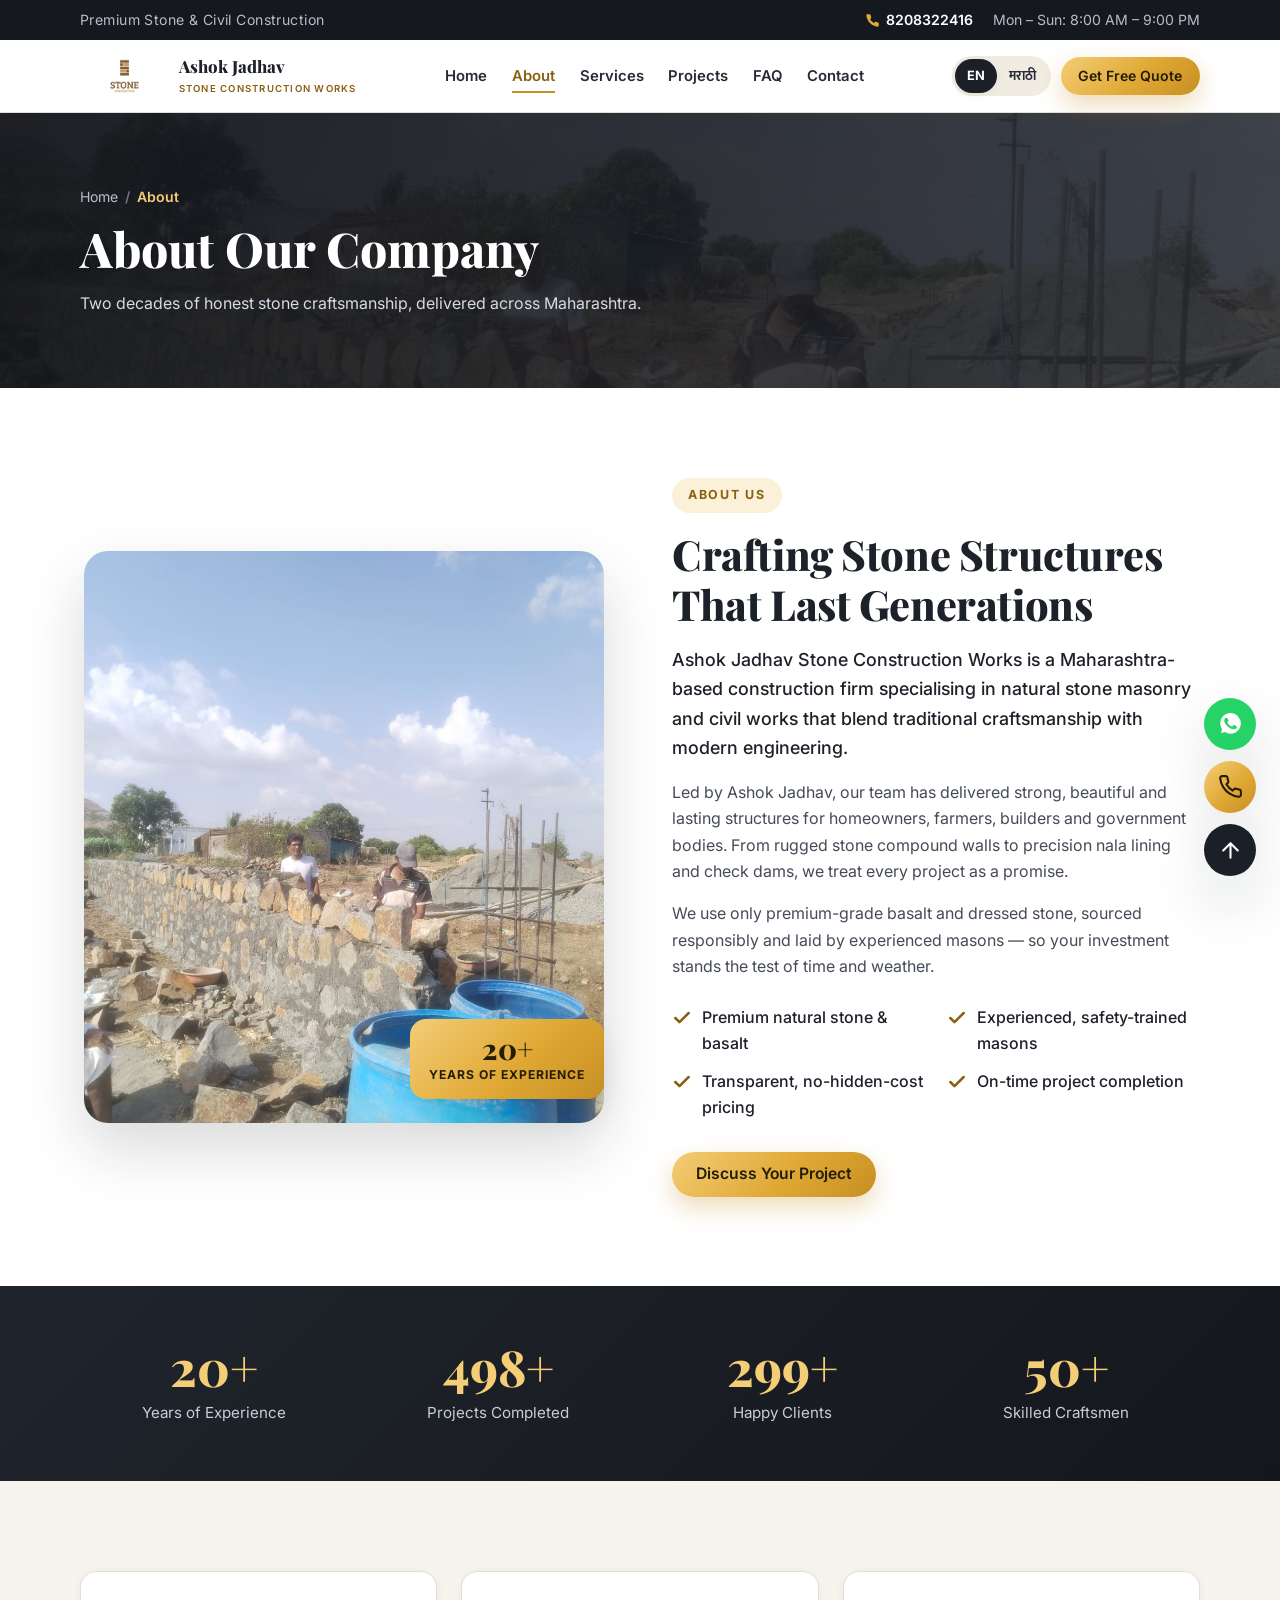
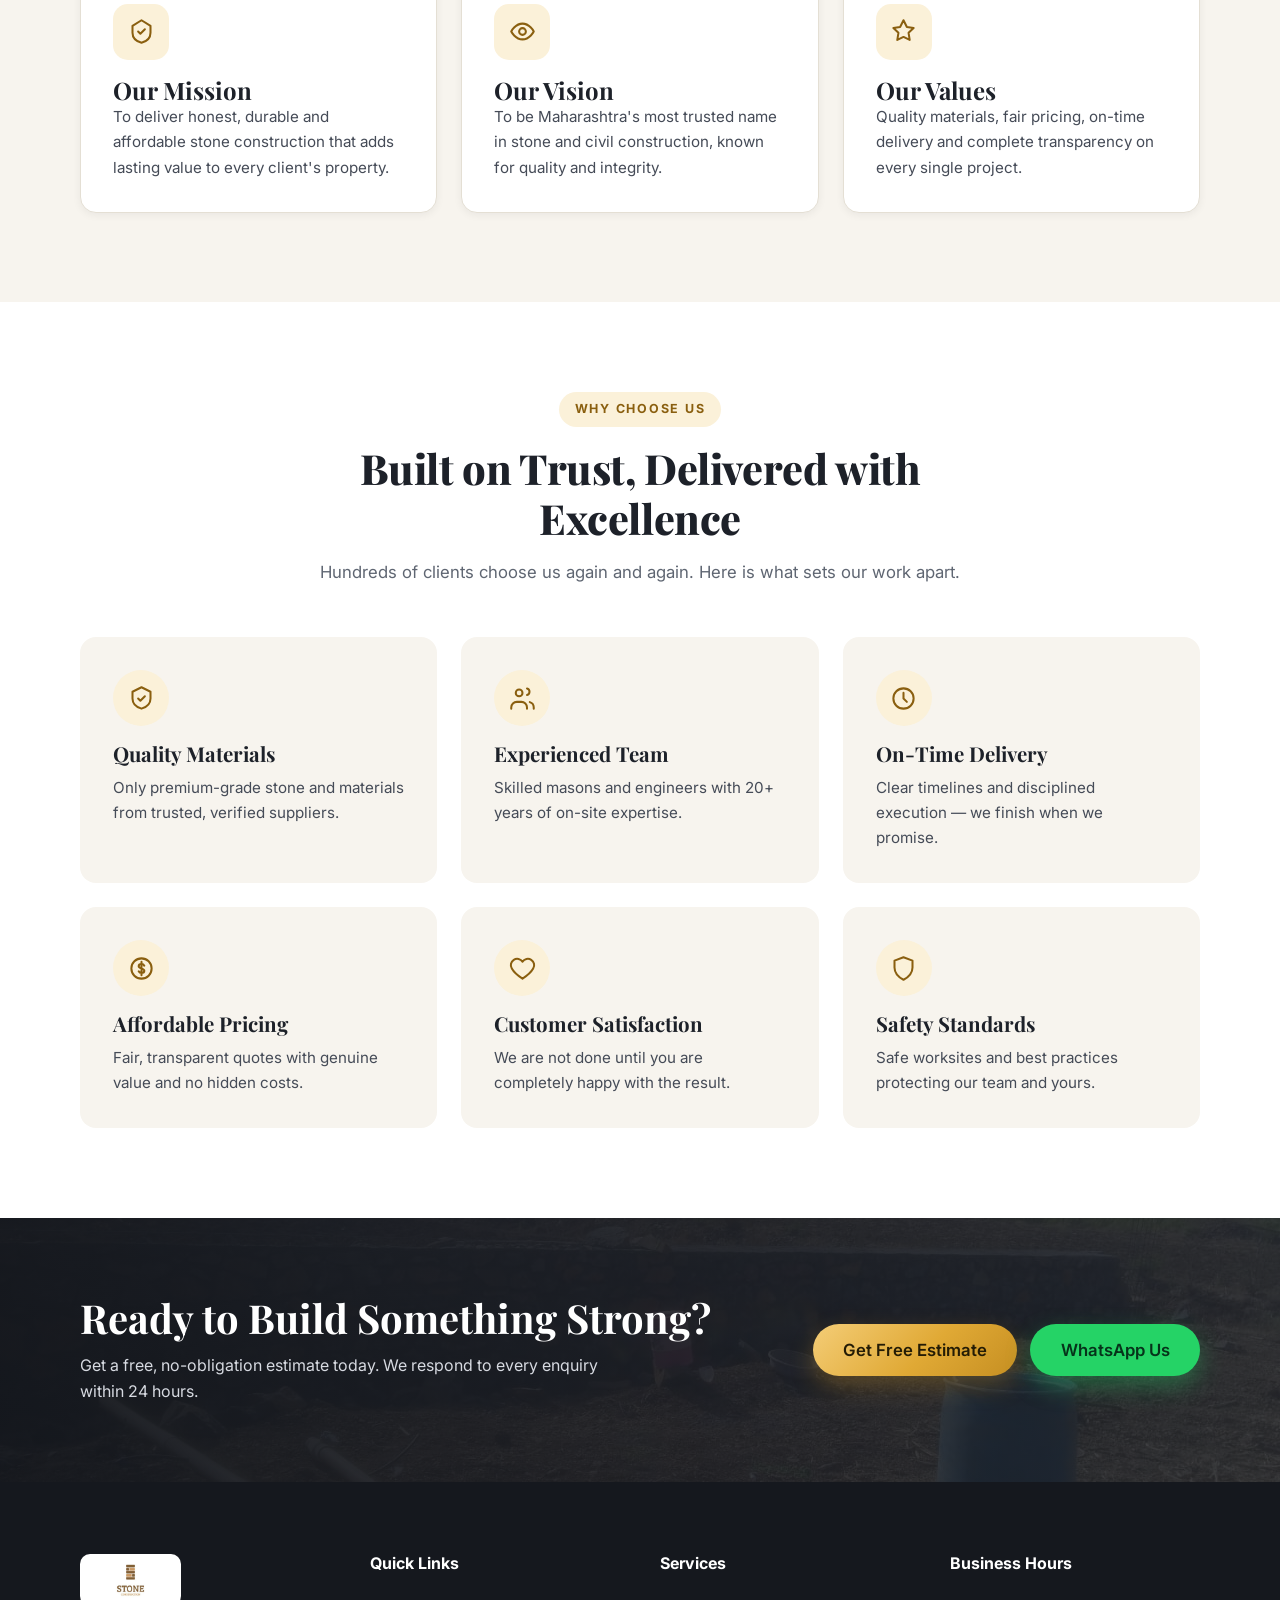
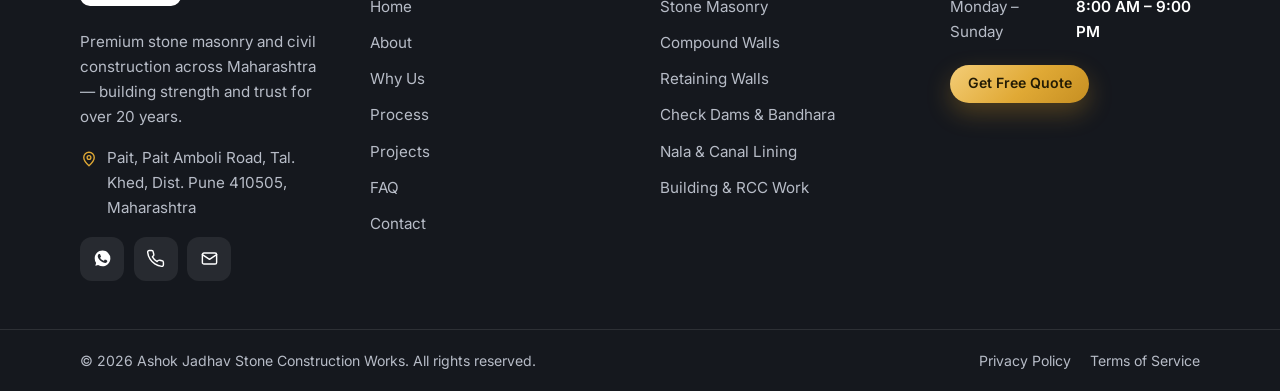
==== commit 87b9734d: "website live today" ====
--- a/about.html
+++ b/about.html
@@ -7,16 +7,25 @@
 <meta name="description" data-i18n-attr="content:meta.about.desc" content="20+ years of natural stone masonry and civil construction across Maharashtra — our story, mission, values and the way we work on every project.">
 <meta name="author" content="Ashok Jadhav Stone Construction Works">
 <meta name="theme-color" content="#1b1f27">
-<link rel="canonical" href="https://ashokjadhavstoneworks.com/about.html">
+<link rel="canonical" href="https://ashokstoneworks.com/about.html">
 
 <meta property="og:type" content="website">
 <meta property="og:site_name" content="Ashok Jadhav Stone Construction Works">
 <meta property="og:title" content="About Us | Ashok Jadhav Stone Construction Works">
 <meta property="og:description" content="20+ years of natural stone masonry and civil construction across Maharashtra — our story, mission and values.">
-<meta property="og:image" content="https://ashokjadhavstoneworks.com/images/masons-at-work-1.jpg">
-<meta property="og:url" content="https://ashokjadhavstoneworks.com/about.html">
+<meta property="og:image" content="https://ashokstoneworks.com/images/masonry-compound-wall.jpg">
+<meta property="og:image:secure_url" content="https://ashokstoneworks.com/images/masonry-compound-wall.jpg">
+<meta property="og:image:type" content="image/jpeg">
+<meta property="og:image:width" content="1280">
+<meta property="og:image:height" content="960">
+<meta property="og:image:alt" content="Stone compound wall built by Ashok Jadhav Stone Construction Works">
+<meta property="og:url" content="https://ashokstoneworks.com/about.html">
 <meta property="og:locale" content="en_IN">
 <meta property="og:locale:alternate" content="mr_IN">
+<meta name="twitter:card" content="summary_large_image">
+<meta name="twitter:title" content="About Us | Ashok Jadhav Stone Construction Works">
+<meta name="twitter:description" content="20+ years of natural stone masonry and civil construction across Maharashtra.">
+<meta name="twitter:image" content="https://ashokstoneworks.com/images/masonry-compound-wall.jpg">
 
 <link rel="icon" href="images/favicon.svg" type="image/svg+xml">
 <link rel="preconnect" href="https://fonts.googleapis.com">
@@ -30,8 +39,8 @@
   "@context": "https://schema.org",
   "@type": "BreadcrumbList",
   "itemListElement": [
-    { "@type": "ListItem", "position": 1, "name": "Home", "item": "https://ashokjadhavstoneworks.com/" },
-    { "@type": "ListItem", "position": 2, "name": "About", "item": "https://ashokjadhavstoneworks.com/about.html" }
+    { "@type": "ListItem", "position": 1, "name": "Home", "item": "https://ashokstoneworks.com/" },
+    { "@type": "ListItem", "position": 2, "name": "About", "item": "https://ashokstoneworks.com/about.html" }
   ]
 }
 </script>
--- a/css/styles.css
+++ b/css/styles.css
@@ -323,17 +323,19 @@
 .brand-text {
     display: flex;
     flex-direction: column;
+    gap: .42rem;
     min-width: 0;
     font-family: var(--font-head);
     font-weight: 800;
     font-size: 1.05rem;
-    line-height: 1.1;
+    line-height: 1.15;
     color: var(--ink);
 }
 .brand-text small {
     font-family: var(--font-body);
     font-weight: 600;
     font-size: .6rem;
+    line-height: 1.3;
     letter-spacing: .13em;
     text-transform: uppercase;
     color: var(--amber-ink);
@@ -1342,6 +1344,8 @@
 /* ---- Small phones ---- */
 @media (max-width: 640px) {
     .topbar-hours { display: none; }
+    /* Grow with content so overflow:hidden cannot clip the last CTA. */
+    .hero { min-height: 0; }
     /* The taller stacked hero leaves no room for the cue without overlapping. */
     .hero-scroll { display: none; }
     .hero-cta .btn { flex: 1 1 220px; }
@@ -1350,19 +1354,31 @@
 }
 
 @media (max-width: 480px) {
-    :root { --nav-h: 64px; }
+    :root { --nav-h: 70px; }
     .topbar { font-size: var(--fs-xs); }
     .topbar-tagline { display: none; }
     .topbar-inner { justify-content: center; }
-    .brand-logo { height: 38px; max-width: 82px; }
-    .brand-text { font-size: .95rem; }
-    /* At this width the descriptor can only fit at an unreadable size, and the
-       company name plus logo already identify the business. */
-    .brand-text small { display: none; }
-    .nav-actions { gap: .35rem; }
+    .brand { flex: 1 1 auto; }
+    .brand-logo { height: 36px; max-width: 72px; }
+    .brand-text { font-size: .92rem; gap: .3rem; }
+    .brand-text small {
+        display: block;
+        font-size: .55rem;
+        letter-spacing: .06em;
+        white-space: nowrap;
+    }
+    .nav-actions { gap: .35rem; flex-shrink: 0; }
     .lang-btn { padding: .3rem .55rem; font-size: .74rem; }
-    .hero-cta { width: 100%; }
-    .hero-cta .btn { width: 100%; flex: 1 1 100%; }
+    .hero { padding-block: 2.1rem 2.35rem; }
+    .hero-badge { margin-bottom: var(--s-3); }
+    .hero-subtitle { margin-top: var(--s-4); }
+    .hero-cta { width: 100%; margin-top: var(--s-5); gap: .65rem; }
+    .hero-cta .btn { width: 100%; flex: 1 1 100%; padding: .85rem 1.15rem; }
+    .hero-cta .btn-outline {
+        background: rgba(255, 255, 255, .12);
+        border-color: rgba(255, 255, 255, .88);
+    }
+    .hero-trust { margin-top: var(--s-5); }
     .about-badge { right: 8px; bottom: 12px; padding: .7rem 1rem; }
     .about-badge-num { font-size: 1.5rem; }
     .fab { width: 48px; height: 48px; }
@@ -1370,7 +1386,9 @@
 }
 
 @media (max-width: 360px) {
-    .brand-text { display: none; }
+    .brand-logo { height: 32px; max-width: 60px; }
+    .brand-text { font-size: .86rem; }
+    .brand-text small { font-size: .46rem; letter-spacing: .04em; }
     .lang-btn { padding: .3rem .45rem; }
 }
 
